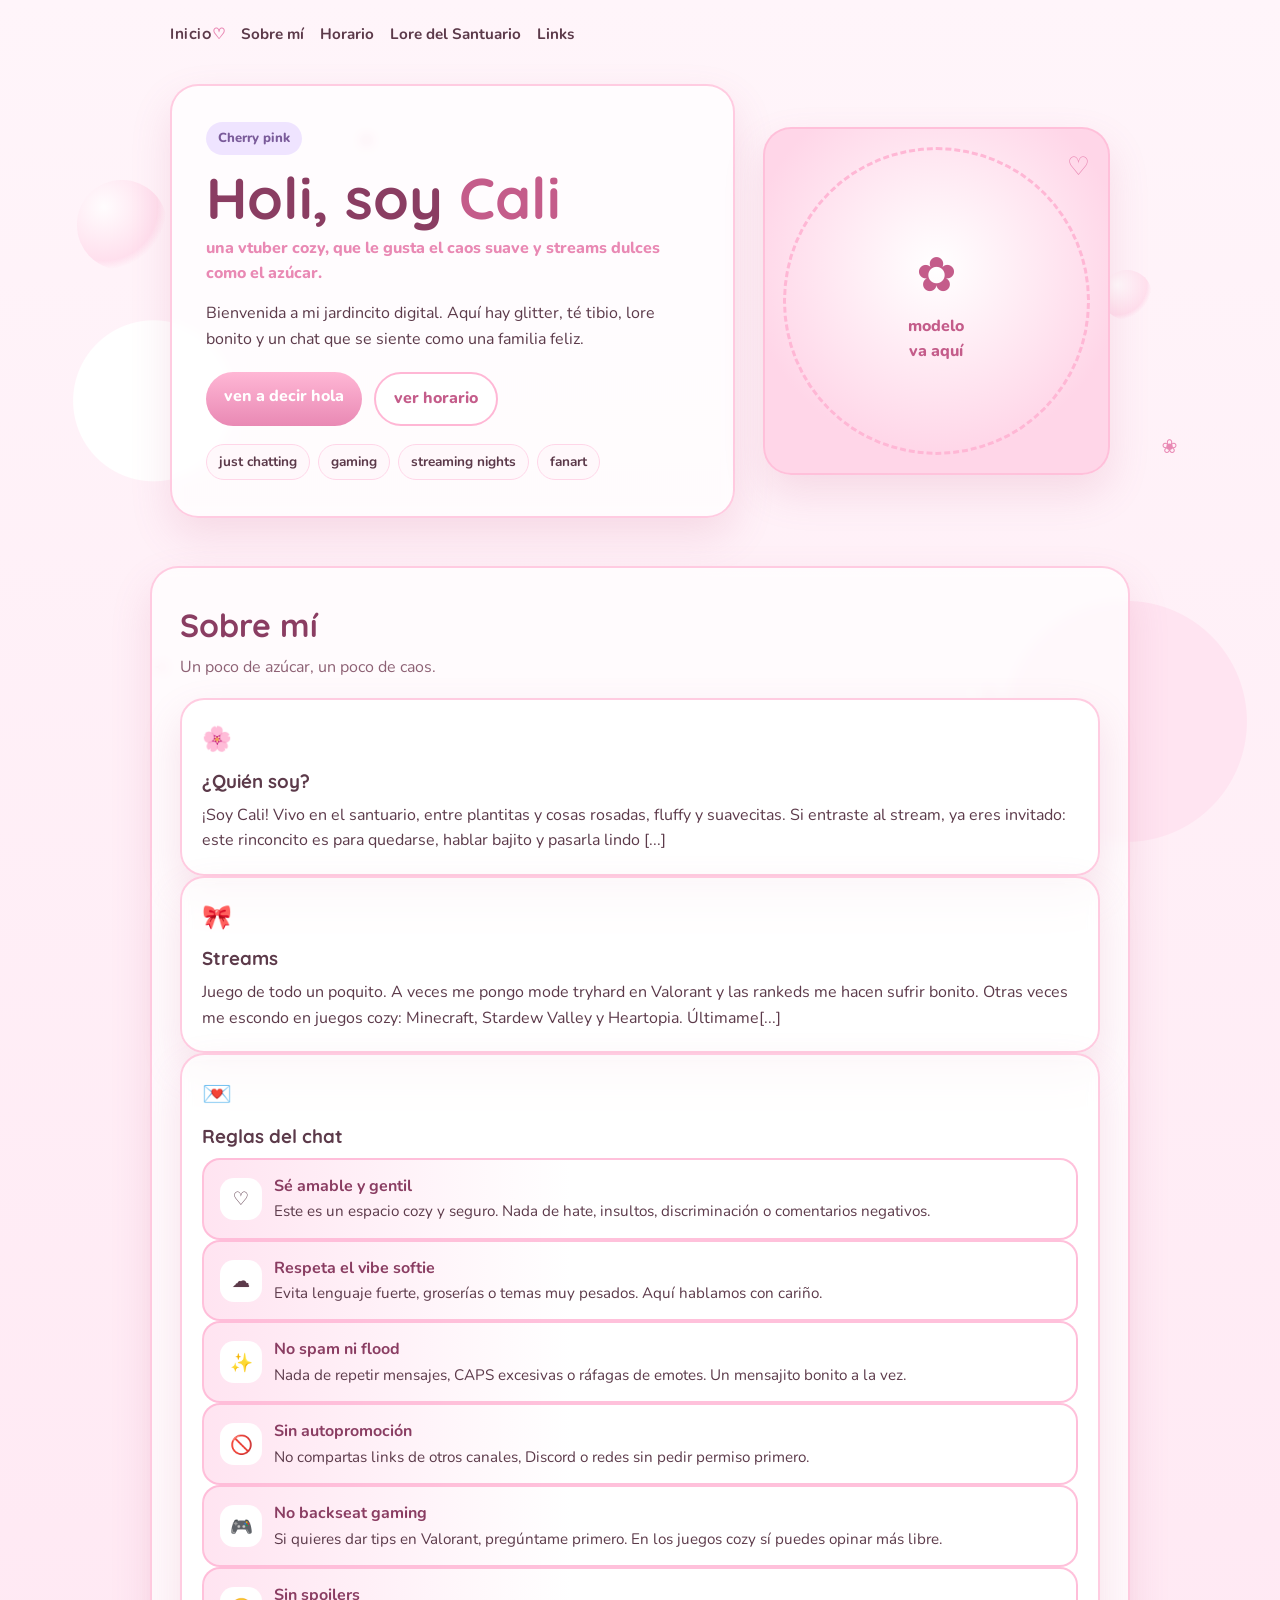
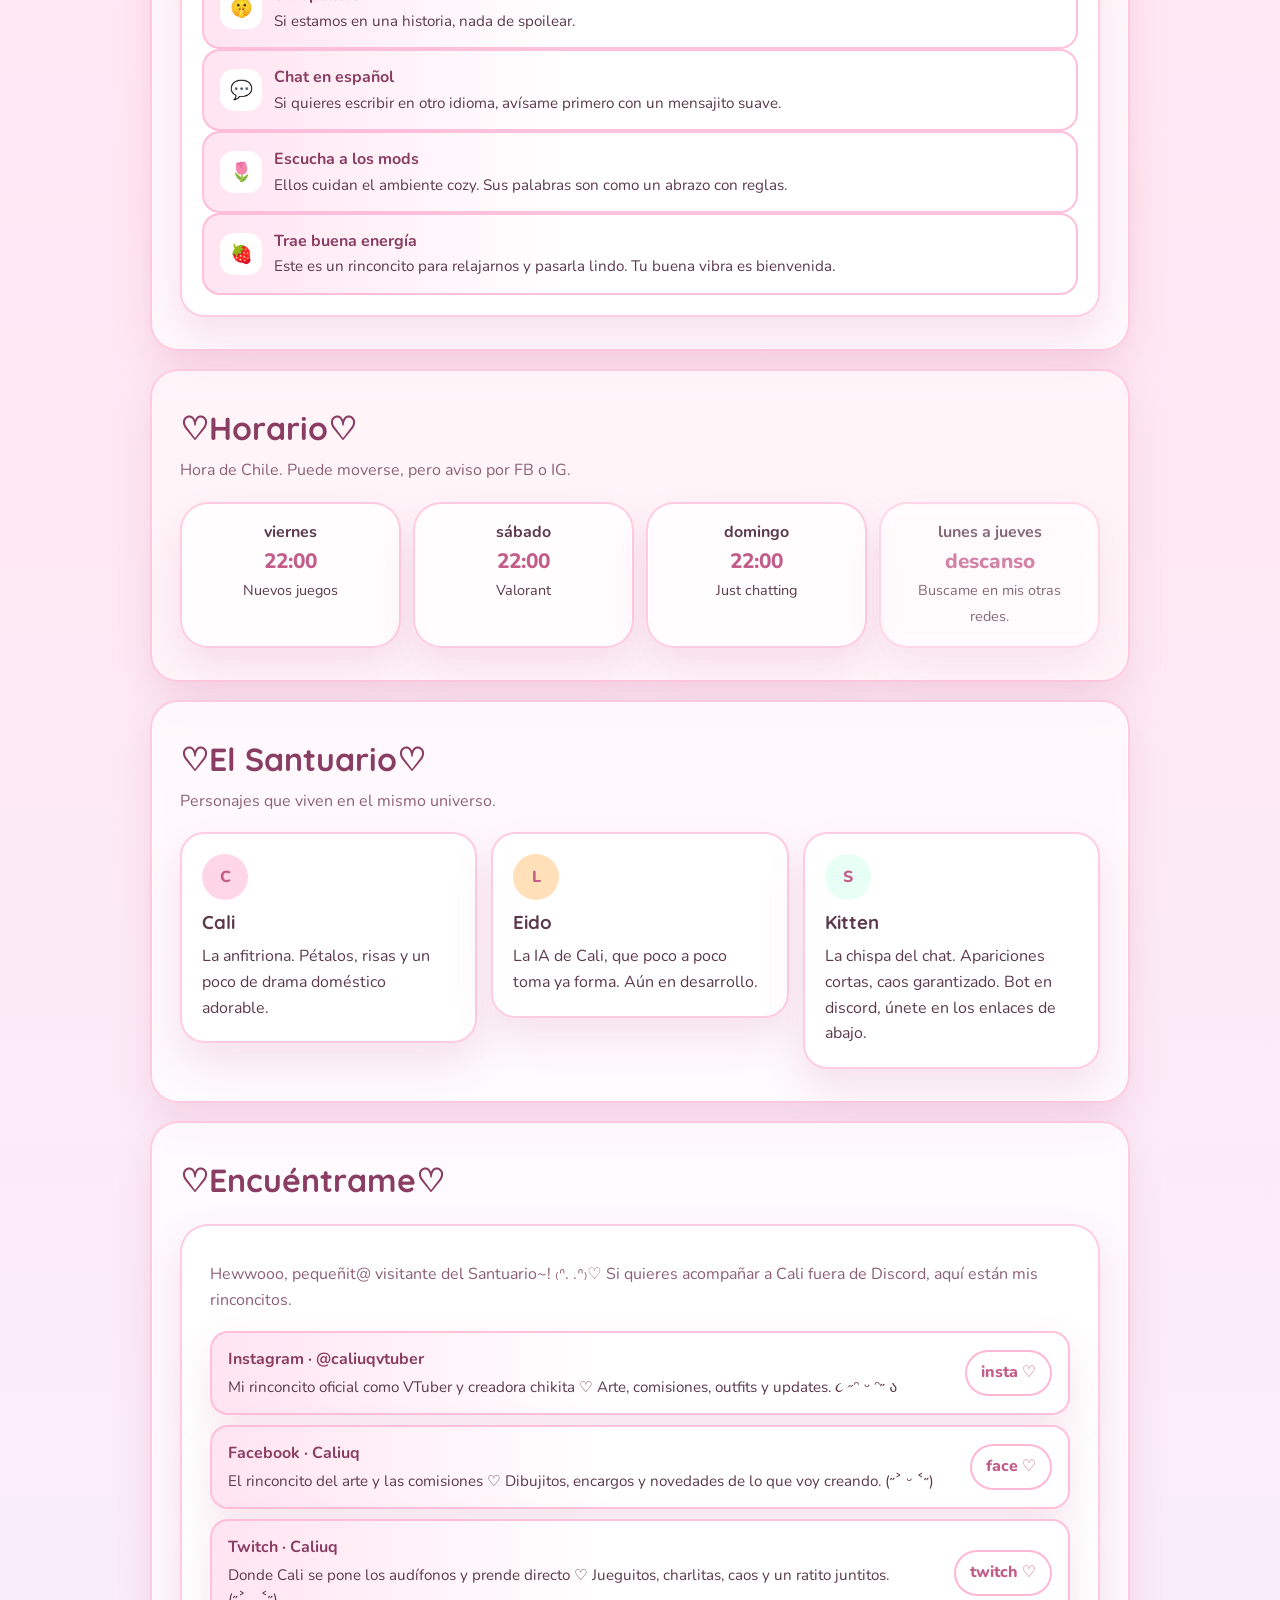
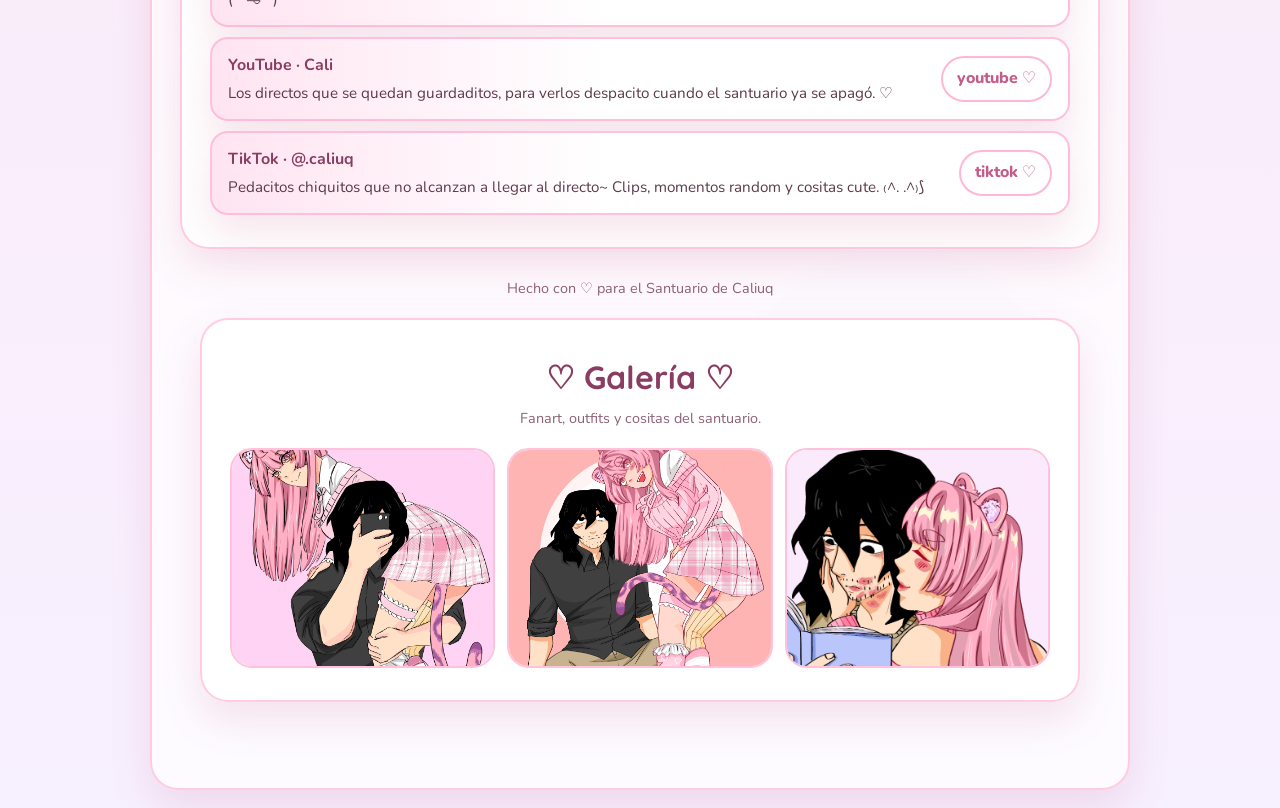
==== index.html @ d8756d25 "Change logo link text from 'pétalo' to 'Inicio'" ====
<!DOCTYPE html>
<html lang="es">
<head>
  <meta charset="UTF-8">
  <meta name="viewport" content="width=device-width, initial-scale=1.0">
  <title>Caliuq · VTuber</title>
  <link rel="preconnect" href="https://fonts.googleapis.com">
  <link rel="preconnect" href="https://fonts.gstatic.com" crossorigin>
  <link href="https://fonts.googleapis.com/css2?family=Nunito:wght@400;600;700;800&family=Quicksand:wght@500;600;700&display=swap" rel="stylesheet">
  <link rel="stylesheet" href="style.css">
</head>
<body>
  <div class="sky" aria-hidden="true">
    <span class="bubble b1"></span>
    <span class="bubble b2"></span>
    <span class="bubble b3"></span>
    <span class="bubble b4"></span>
    <span class="spark s1">✦</span>
    <span class="spark s2">♡</span>
    <span class="spark s3">✧</span>
    <span class="spark s4">❀</span>
    <span class="spark s5">♡</span>
  </div>
  <header class="nav">
    <nav>
      <a class="logo" href="#inicio">Inicio<span>♡</span></a>
      <a href="#sobre-mi">Sobre mí</a>
      <a href="#horario">Horario</a>
      <a href="#lore">Lore del Santuario</a>
      <a href="#links">Links</a>
    </nav>
  </header>
  <main>
    <section class="hero" id="inicio">
      <div class="hero-card">
        <p class="badge">Cherry pink</p>
        <h1>Holi, soy <em>Cali</em></h1>
        <p class="tagline"> una vtuber cozy, que le gusta el caos suave y streams dulces como el azúcar.</p>
        <p class="intro">
          Bienvenida a mi jardincito digital. Aquí hay glitter, té tibio,
          lore bonito y un chat que se siente como una familia feliz.
        </p>
        <div class="actions">
          <a class="btn primary" href="#links">ven a decir hola</a>
          <a class="btn ghost" href="#horario">ver horario</a>
        </div>
        <ul class="pills">
          <li>just chatting</li>
          <li>gaming</li>
          <li>streaming nights</li>
          <li>fanart</li>
        </ul>
      </div>
      <div class="portrait" aria-hidden="true">
        <div class="ring"></div>
        <div class="face">
          <span class="petal">✿</span>
          <p>modelo<br>va aquí</p>
        </div>
        <span class="float-heart">♡</span>
      </div>
    </section>
    <section class="panel" id="sobre-mi">
      <h2>Sobre mí</h2>
      <p class="lead">Un poco de azúcar, un poco de caos.</p>
      <div class="grid one">
        <article class="card">
          <span class="icon">🌸</span>
          <h3>¿Quién soy?</h3>
          <p>¡Soy Cali! Vivo en el santuario, entre plantitas y cosas rosadas, fluffy y suavecitas. Si entraste al stream, ya eres invitado: este rinconcito es para quedarse, hablar bajito y pasarla lindo [...]</p>
        </article>
        <article class="card">
          <span class="icon">🎀</span>
          <h3>Streams</h3>
          <p>Juego de todo un poquito. A veces me pongo mode tryhard en Valorant y las rankeds me hacen sufrir bonito. Otras veces me escondo en juegos cozy: Minecraft, Stardew Valley y Heartopia. Últimame[...]</p>
        </article>
        <article class="card">
          <span class="icon">💌</span>
          <div class="rules">
            <h3>Reglas del chat</h3>
            <article class="banner">
              <span>♡</span>
              <div>
                <strong>Sé amable y gentil</strong>
                <p>Este es un espacio cozy y seguro. Nada de hate, insultos, discriminación o comentarios negativos.</p>
              </div>
            </article>
            <article class="banner">
              <span>☁️</span>
              <div>
                <strong>Respeta el vibe softie</strong>
                <p>Evita lenguaje fuerte, groserías o temas muy pesados. Aquí hablamos con cariño.</p>
              </div>
            </article>
            <article class="banner">
              <span>✨</span>
              <div>
                <strong>No spam ni flood</strong>
                <p>Nada de repetir mensajes, CAPS excesivas o ráfagas de emotes. Un mensajito bonito a la vez.</p>
              </div>
            </article>
            <article class="banner">
              <span>🚫</span>
              <div>
                <strong>Sin autopromoción</strong>
                <p>No compartas links de otros canales, Discord o redes sin pedir permiso primero.</p>
              </div>
            </article>
            <article class="banner">
              <span>🎮</span>
              <div>
                <strong>No backseat gaming</strong>
                <p>Si quieres dar tips en Valorant, pregúntame primero. En los juegos cozy sí puedes opinar más libre.</p>
              </div>
            </article>
            <article class="banner">
              <span>🤫</span>
              <div>
                <strong>Sin spoilers</strong>
                <p>Si estamos en una historia, nada de spoilear.</p>
              </div>
            </article>
            <article class="banner">
              <span>💬</span>
              <div>
                <strong>Chat en español</strong>
                <p>Si quieres escribir en otro idioma, avísame primero con un mensajito suave.</p>
              </div>
            </article>
            <article class="banner">
              <span>🌷</span>
              <div>
                <strong>Escucha a los mods</strong>
                <p>Ellos cuidan el ambiente cozy. Sus palabras son como un abrazo con reglas.</p>
              </div>
            </article>
            <article class="banner">
              <span>🍓</span>
              <div>
                <strong>Trae buena energía</strong>
                <p>Este es un rinconcito para relajarnos y pasarla lindo. Tu buena vibra es bienvenida.</p>
              </div>
            </article>
          </div>
        </article>
      </div>
    </section>
    <section class="panel soft" id="horario">
      <h2>♡Horario♡</h2>
      <p class="lead">Hora de Chile. Puede moverse, pero aviso por FB o IG.</p>
      <div class="schedule">
        <div class="day">
          <strong>Viernes</strong>
          <span>22:00</span>
          <em>Nuevos juegos</em>
        </div>
        <div class="day">
          <strong>Sábado</strong>
          <span>22:00</span>
          <em>Valorant</em>
        </div>
        <div class="day">
          <strong>Domingo</strong>
          <span>22:00</span>
          <em>Just chatting</em>
        </div>
        <div class="day off">
          <strong>Lunes a jueves</strong>
          <span>descanso</span>
          <em>Buscame en mis otras redes.</em>
        </div>
      </div>
    </section>
    <section class="panel" id="lore">
      <h2>♡El Santuario♡</h2>
      <p class="lead">Personajes que viven en el mismo universo.</p>
      <div class="grid three">
        <article class="card character">
          <span class="avatar">C</span>
          <h3>Cali</h3>
          <p>La anfitriona. Pétalos, risas y un poco de drama doméstico adorable.</p>
        </article>
        <article class="card character">
          <span class="avatar alt">L</span>
          <h3>Eido</h3>
          <p>La IA de Cali, que poco a poco toma ya forma. Aún en desarrollo.</p>
        </article>
        <article class="card character">
          <span class="avatar mint">S</span>
          <h3>Kitten</h3>
          <p>La chispa del chat. Apariciones cortas, caos garantizado. Bot en discord, únete en los enlaces de abajo.</p>
        </article>
      </div>
    </section>
    <section class="panel links" id="links">
      <h2>♡Encuéntrame♡</h2>
      <section class="panel links" id="links">
        <p class="lead">Hewwooo, pequeñit@ visitante del Santuario~! ₍ᐢ. .ᐢ₎♡ Si quieres acompañar a Cali fuera de Discord, aquí están mis rinconcitos.</p>
  <div class="socials">
    <article class="social">
      <div>
        <strong>Instagram · @caliuqvtuber</strong>
        <p>Mi rinconcito oficial como VTuber y creadora chikita ♡ Arte, comisiones, outfits y updates. ૮ ˶ᵔ ᵕ ᵔ˶ ა</p>
      </div>
<a href="https://www.instagram.com/caliuqvtuber" target="_blank" rel="noopener">insta ♡</a>
    </article>
    <article class="social">
      <div>
        <strong>Facebook · Caliuq</strong>
        <p>El rinconcito del arte y las comisiones ♡ Dibujitos, encargos y novedades de lo que voy creando. (˶˃ ᵕ ˂˶)</p>
      </div>
<a href="https://www.facebook.com/caliuq.galdames.cornejo" target="_blank" rel="noopener">face ♡</a>
    </article>
    <article class="social">
      <div>
        <strong>Twitch · Caliuq</strong>
        <p>Donde Cali se pone los audífonos y prende directo ♡ Jueguitos, charlitas, caos y un ratito juntitos. (˶˃𐃷˂˶)</p>
      </div>
<a href="https://www.twitch.tv/caliuq" target="_blank" rel="noopener">twitch ♡</a>
    </article>
    <article class="social">
      <div>
        <strong>YouTube · Cali</strong>
        <p>Los directos que se quedan guardaditos, para verlos despacito cuando el santuario ya se apagó. ♡</p>
      </div>
<a href="https://www.youtube.com/@Calivtuber" target="_blank" rel="noopener">youtube ♡</a>
    </article>
    <article class="social">
      <div>
        <strong>TikTok · @.caliuq</strong>
        <p>Pedacitos chiquitos que no alcanzan a llegar al directo~ Clips, momentos random y cositas cute. ₍^. .^₎⟆</p>
      </div>
<a href="https://www.tiktok.com/@.caliuq" target="_blank" rel="noopener">tiktok ♡</a>
    </article>
  </div>
</section>
  <footer>
    <p>Hecho con ♡ para el Santuario de Caliuq</p>
    <section class="panel" id="galeria">
  <h2>♡ Galería ♡</h2>
  <p class="lead">Fanart, outfits y cositas del santuario.</p>
  <div class="galeria" id="galeria-grid"></div>
</section>

<script>
  const fotos = [
    { src: "califanart.jpg", alt: "Fanarts de Cali" },   
    { src: "califanart2.jpg", alt: "Fanarts de Cali" },
    { src: "caliyume.jpg", alt: "Fanart de Cali" }
  ];

  const grid = document.getElementById("galeria-grid");
  fotos.forEach(function (foto) {
    const img = document.createElement("img");
    img.src = foto.src;
    img.alt = foto.alt;
    grid.appendChild(img);
  });
</script>
  </footer>
</body>
</html>
---- style.css ----
:root {
  --pink: #ffd6e8;
  --blush: #ffb7d5;
  --rose: #e989b4;
  --deep: #c45c8a;
  --cream: #fff8fb;
  --ink: #5c3a4a;
  --lavender: #efe4ff;
  --mint: #e7fff4;
  --shadow: 0 18px 40px rgba(196, 92, 138, 0.16);
}

* { box-sizing: border-box; margin: 0; padding: 0; }

html { scroll-behavior: smooth; }

body {
  font-family: "Nunito", system-ui, sans-serif;
  color: var(--ink);
  background:
    radial-gradient(circle at 12% 10%, #fff 0 80px, transparent 81px),
    radial-gradient(circle at 88% 18%, #ffe4f1 0 120px, transparent 121px),
    radial-gradient(circle at 70% 90%, #f3e9ff 0 160px, transparent 161px),
    linear-gradient(180deg, #fff5fa 0%, #ffe8f3 45%, #f7f0ff 100%);
  min-height: 100vh;
  line-height: 1.6;
}

.sky {
  position: fixed;
  inset: 0;
  pointer-events: none;
  overflow: hidden;
  z-index: 0;
}

.bubble {
  position: absolute;
  border-radius: 50%;
  background: radial-gradient(circle at 30% 30%, #fff, var(--pink) 60%, transparent 70%);
  opacity: 0.7;
  animation: float 9s ease-in-out infinite;
}

.b1 { width: 90px; height: 90px; left: 6%; top: 20%; }
.b2 { width: 50px; height: 50px; right: 10%; top: 30%; animation-delay: -2s; }
.b3 { width: 70px; height: 70px; left: 18%; bottom: 12%; animation-delay: -4s; }
.b4 { width: 36px; height: 36px; right: 22%; bottom: 20%; animation-delay: -1s; }

.spark {
  position: absolute;
  color: var(--rose);
  font-size: 1.2rem;
  animation: twinkle 3.4s ease-in-out infinite;
}

.s1 { top: 14%; left: 28%; }
.s2 { top: 22%; right: 18%; animation-delay: -1s; }
.s3 { bottom: 24%; left: 12%; animation-delay: -2s; }
.s4 { top: 48%; right: 8%; }
.s5 { bottom: 16%; right: 30%; animation-delay: -1.5s; }

@keyframes float {
  0%, 100% { transform: translateY(0); }
  50% { transform: translateY(-16px); }
}

@keyframes twinkle {
  0%, 100% { opacity: 0.35; transform: scale(0.9); }
  50% { opacity: 1; transform: scale(1.15); }
}

@keyframes spin {
  to { transform: rotate(360deg); }
}

.nav, main, footer { position: relative; z-index: 1; }

.nav {
  max-width: 980px;
  margin: 0 auto;
  padding: 22px 20px 0;
  display: flex;
  justify-content: space-between;
  align-items: center;
  gap: 16px;
}

.logo {
  font-family: "Quicksand", sans-serif;
  font-weight: 700;
  font-size: 1.4rem;
  color: var(--deep);
  text-decoration: none;
  letter-spacing: 0.04em;
}

.logo span { color: var(--rose); }

.nav nav {
  display: flex;
  gap: 16px;
  flex-wrap: wrap;
}

.nav a {
  color: var(--ink);
  text-decoration: none;
  font-weight: 700;
  font-size: 0.95rem;
}

.nav nav a:hover { color: var(--deep); }

.hero {
  max-width: 980px;
  margin: 28px auto 10px;
  padding: 10px 20px 30px;
  display: grid;
  grid-template-columns: 1.3fr 0.8fr;
  gap: 28px;
  align-items: center;
}

.hero-card,
.panel,
.card,
.day,
.portrait,
.social,
.rules-panel {
  background: rgba(255, 255, 255, 0.72);
  border: 2px solid rgba(255, 183, 213, 0.7);
  border-radius: 28px;
  box-shadow: var(--shadow);
  backdrop-filter: blur(6px);
}

.hero-card { padding: 36px 34px; }

.badge {
  display: inline-block;
  background: var(--lavender);
  color: #7a5b9a;
  border-radius: 999px;
  padding: 6px 12px;
  font-size: 0.82rem;
  font-weight: 800;
  margin-bottom: 12px;
}

h1 {
  font-family: "Quicksand", sans-serif;
  font-size: clamp(2.2rem, 5vw, 3.6rem);
  line-height: 1.05;
  color: #8a3d62;
}

h1 em { font-style: normal; color: var(--deep); }

.tagline {
  margin-top: 8px;
  font-weight: 800;
  color: var(--rose);
}

.intro {
  margin: 14px 0 20px;
  max-width: 46ch;
}

.actions {
  display: flex;
  gap: 12px;
  flex-wrap: wrap;
}

.btn {
  text-decoration: none;
  border-radius: 999px;
  padding: 12px 18px;
  font-weight: 800;
  transition: transform 0.2s ease;
}

.btn:hover { transform: translateY(-2px); }

.btn.primary {
  background: linear-gradient(180deg, #ffb7d5, #e989b4);
  color: white;
}

.btn.ghost {
  background: white;
  color: var(--deep);
  border: 2px solid var(--blush);
}

.pills {
  list-style: none;
  display: flex;
  gap: 8px;
  flex-wrap: wrap;
  margin-top: 18px;
}

.pills li {
  background: var(--cream);
  border-radius: 999px;
  padding: 6px 12px;
  font-size: 0.85rem;
  font-weight: 700;
  border: 1px solid var(--pink);
}

.portrait {
  aspect-ratio: 1;
  display: grid;
  place-items: center;
  position: relative;
  background: radial-gradient(circle at 50% 40%, #fff, #ffd6e8 70%);
}

.ring {
  position: absolute;
  inset: 18px;
  border-radius: 50%;
  border: 3px dashed var(--blush);
  animation: spin 22s linear infinite;
}

.face {
  text-align: center;
  font-weight: 800;
  color: var(--deep);
}

.petal {
  display: block;
  font-size: 3rem;
}

.float-heart {
  position: absolute;
  right: 18px;
  top: 18px;
  color: var(--rose);
  font-size: 1.6rem;
  animation: float 4s ease-in-out infinite;
}

.panel {
  max-width: 980px;
  margin: 18px auto;
  padding: 32px 28px;
}

.panel.soft {
  background: rgba(255, 248, 251, 0.8);
}

h2 {
  font-family: "Quicksand", sans-serif;
  font-size: 2rem;
  color: #8a3d62;
}

.lead {
  margin: 4px 0 18px;
  color: #8d6174;
}

.grid.three {
  display: grid;
  grid-template-columns: repeat(3, 1fr);
  gap: 14px;
  row-gap: 20px;
  align-items: start;
}

.card {
  padding: 20px;
  border-radius: 24px;
}

.card h3 {
  margin: 8px 0 6px;
  font-family: "Quicksand", sans-serif;
}

.icon { font-size: 1.5rem; }

.about-grid {
  display: grid;
  grid-template-columns: repeat(2, minmax(0, 1fr));
  gap: 1.5rem;
  margin-top: 1.5rem;
}

.rules-panel {
  margin-top: 2rem;
  padding: 1.5rem;
  border-radius: 24px;
  background: rgba(255, 255, 255, 0.6);
  border: 1px solid rgba(173, 118, 149, 0.15);
  box-shadow: 0 14px 28px rgba(137, 86, 110, 0.08);
}

.rules-header {
  display: flex;
  align-items: center;
  gap: 0.75rem;
  margin-bottom: 1rem;
}

.rules-header h3 {
  margin: 0;
  font-size: 1.4rem;
  color: var(--deep);
}

.rules-grid {
  display: grid;
  grid-template-columns: repeat(2, minmax(0, 1fr));
  gap: 1rem;
}

.banner {
  display: grid;
  grid-template-columns: 42px 1fr;
  gap: 12px;
  align-items: center;
  padding: 14px 16px;
  border-radius: 18px;
  background: linear-gradient(90deg, #ffe4f1, #fff 42%);
  border: 2px solid rgba(255, 183, 213, 0.85);
}

.banner > span {
  width: 42px;
  height: 42px;
  display: grid;
  place-items: center;
  border-radius: 14px;
  background: white;
  font-size: 1.15rem;
}

.banner strong {
  display: block;
  color: #8a3d62;
}

.banner p {
  margin: 0;
  font-size: 0.95rem;
}

.character .avatar {
  width: 46px;
  height: 46px;
  border-radius: 50%;
  display: grid;
  place-items: center;
  background: var(--pink);
  color: var(--deep);
  font-weight: 800;
}

.avatar.alt { background: #ffe0b8; }
.avatar.mint { background: var(--mint); }

.schedule {
  display: grid;
  grid-template-columns: repeat(4, 1fr);
  gap: 12px;
}

.day {
  padding: 16px;
  text-align: center;
}

.day strong { display: block; text-transform: lowercase; }
.day span {
  display: block;
  font-size: 1.3rem;
  font-weight: 800;
  color: var(--deep);
}
.day em {
  font-style: normal;
  font-size: 0.9rem;
}
.day.off { opacity: 0.75; }

.socials {
  display: grid;
  gap: 10px;
}

.social {
  display: flex;
  justify-content: space-between;
  align-items: center;
  gap: 16px;
  padding: 14px 16px;
  border-radius: 18px;
  background: linear-gradient(90deg, #ffe4f1, #fff 46%);
  border: 2px solid rgba(255, 183, 213, 0.85);
}

.social strong {
  display: block;
  color: #8a3d62;
}

.social p {
  margin: 2px 0 0;
  font-size: 0.95rem;
}

.social a {
  flex: none;
  text-decoration: none;
  background: white;
  color: #c45c8a;
  border: 2px solid #ffb7d5;
  border-radius: 999px;
  padding: 8px 14px;
  font-weight: 800;
}

.social a:hover {
  background: var(--pink);
}

footer {
  text-align: center;
  padding: 10px 20px 36px;
  color: #8d6174;
  font-size: 0.9rem;
}

@media (max-width: 900px) {
  .hero {
    grid-template-columns: 1fr;
  }

  .grid.three,
  .schedule,
  .rules-grid,
  .about-grid {
    grid-template-columns: 1fr 1fr;
  }
}

.galeria {
  display: grid;
  grid-template-columns: repeat(3, 1fr);
  gap: 12px;
}
.galeria img {
  width: 100%;
  height: 220px;
  object-fit: cover;
  border-radius: 22px;
  border: 2px solid rgba(255, 183, 213, 0.85);
}

@media (max-width: 600px) {
  .nav {
    flex-direction: column;
    align-items: flex-start;
  }

  .hero, .grid.three, .schedule, .rules-grid, .about-grid {
    grid-template-columns: 1fr;
  }

  .portrait {
    max-width: 280px;
    margin: 0 auto;
  }

  .social {
    flex-direction: column;
    align-items: flex-start;
  }
  .galeria { grid-template-columns: 1fr; }
}
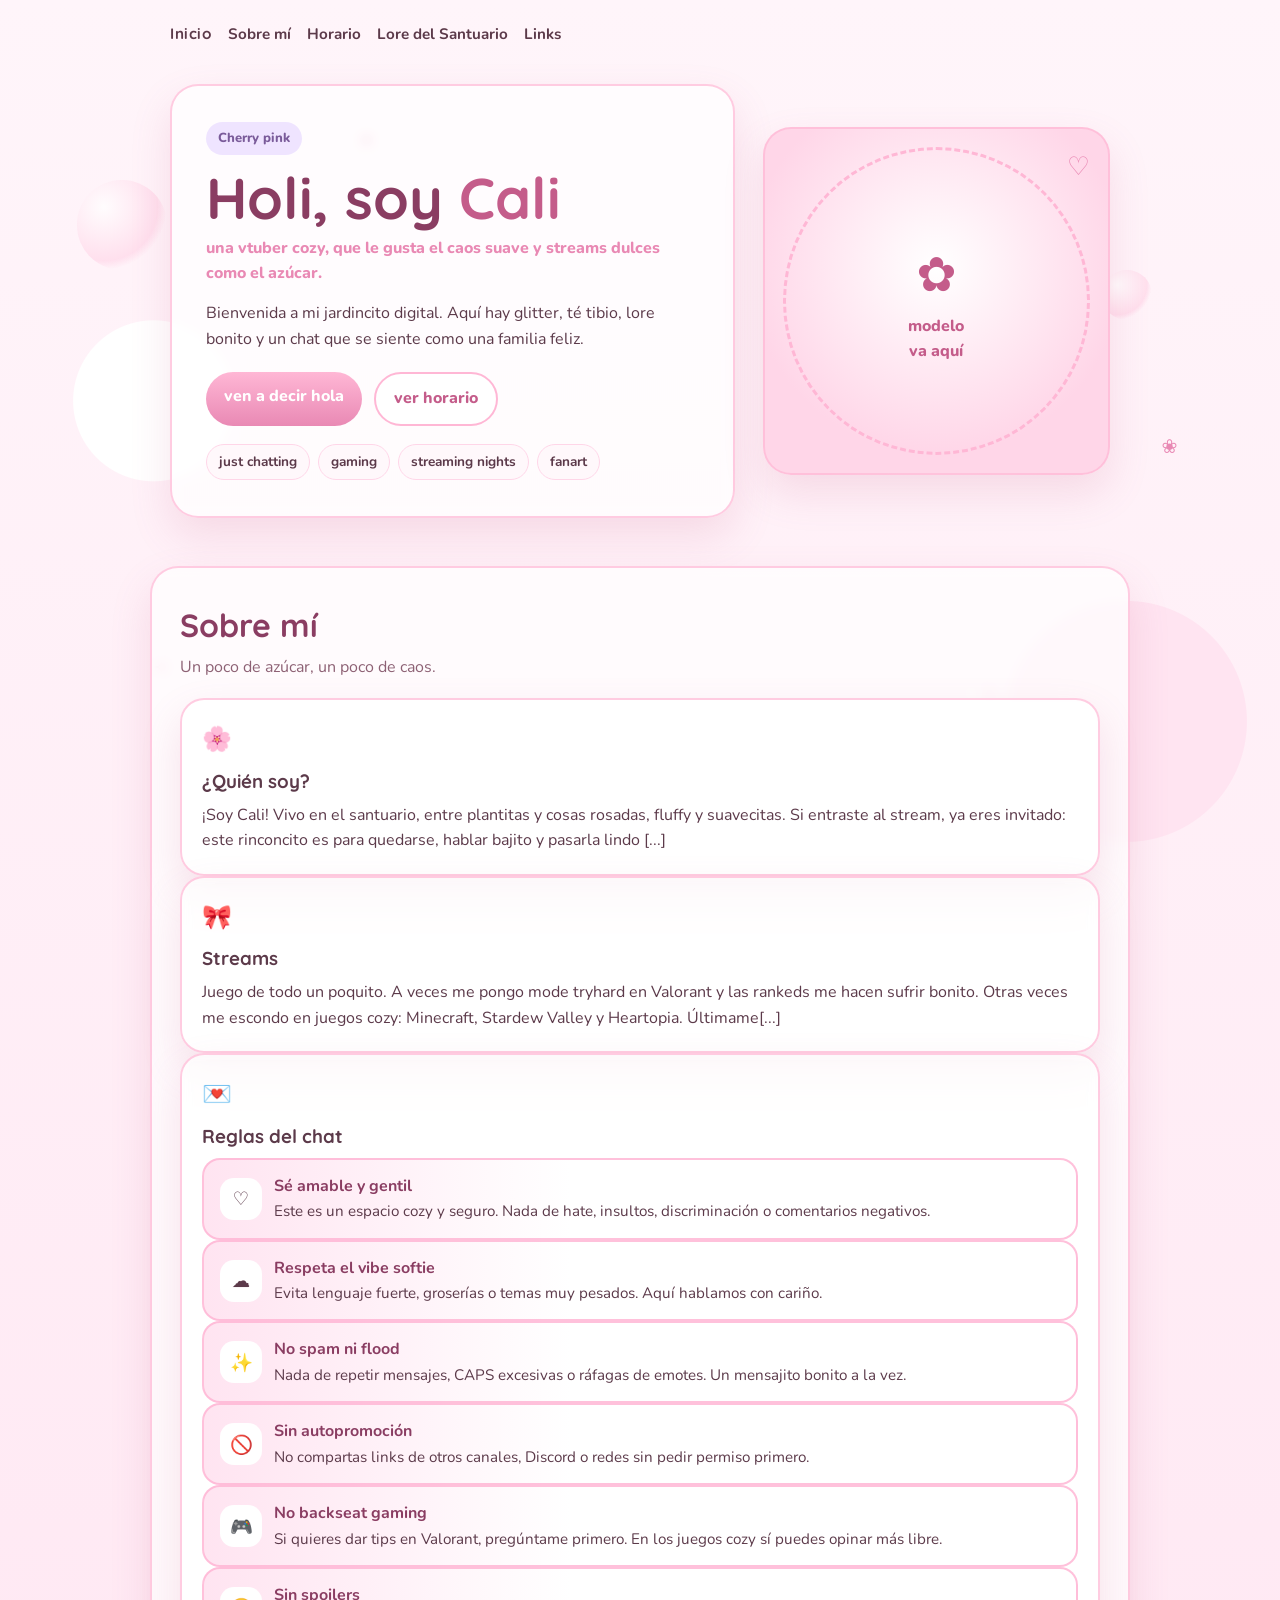
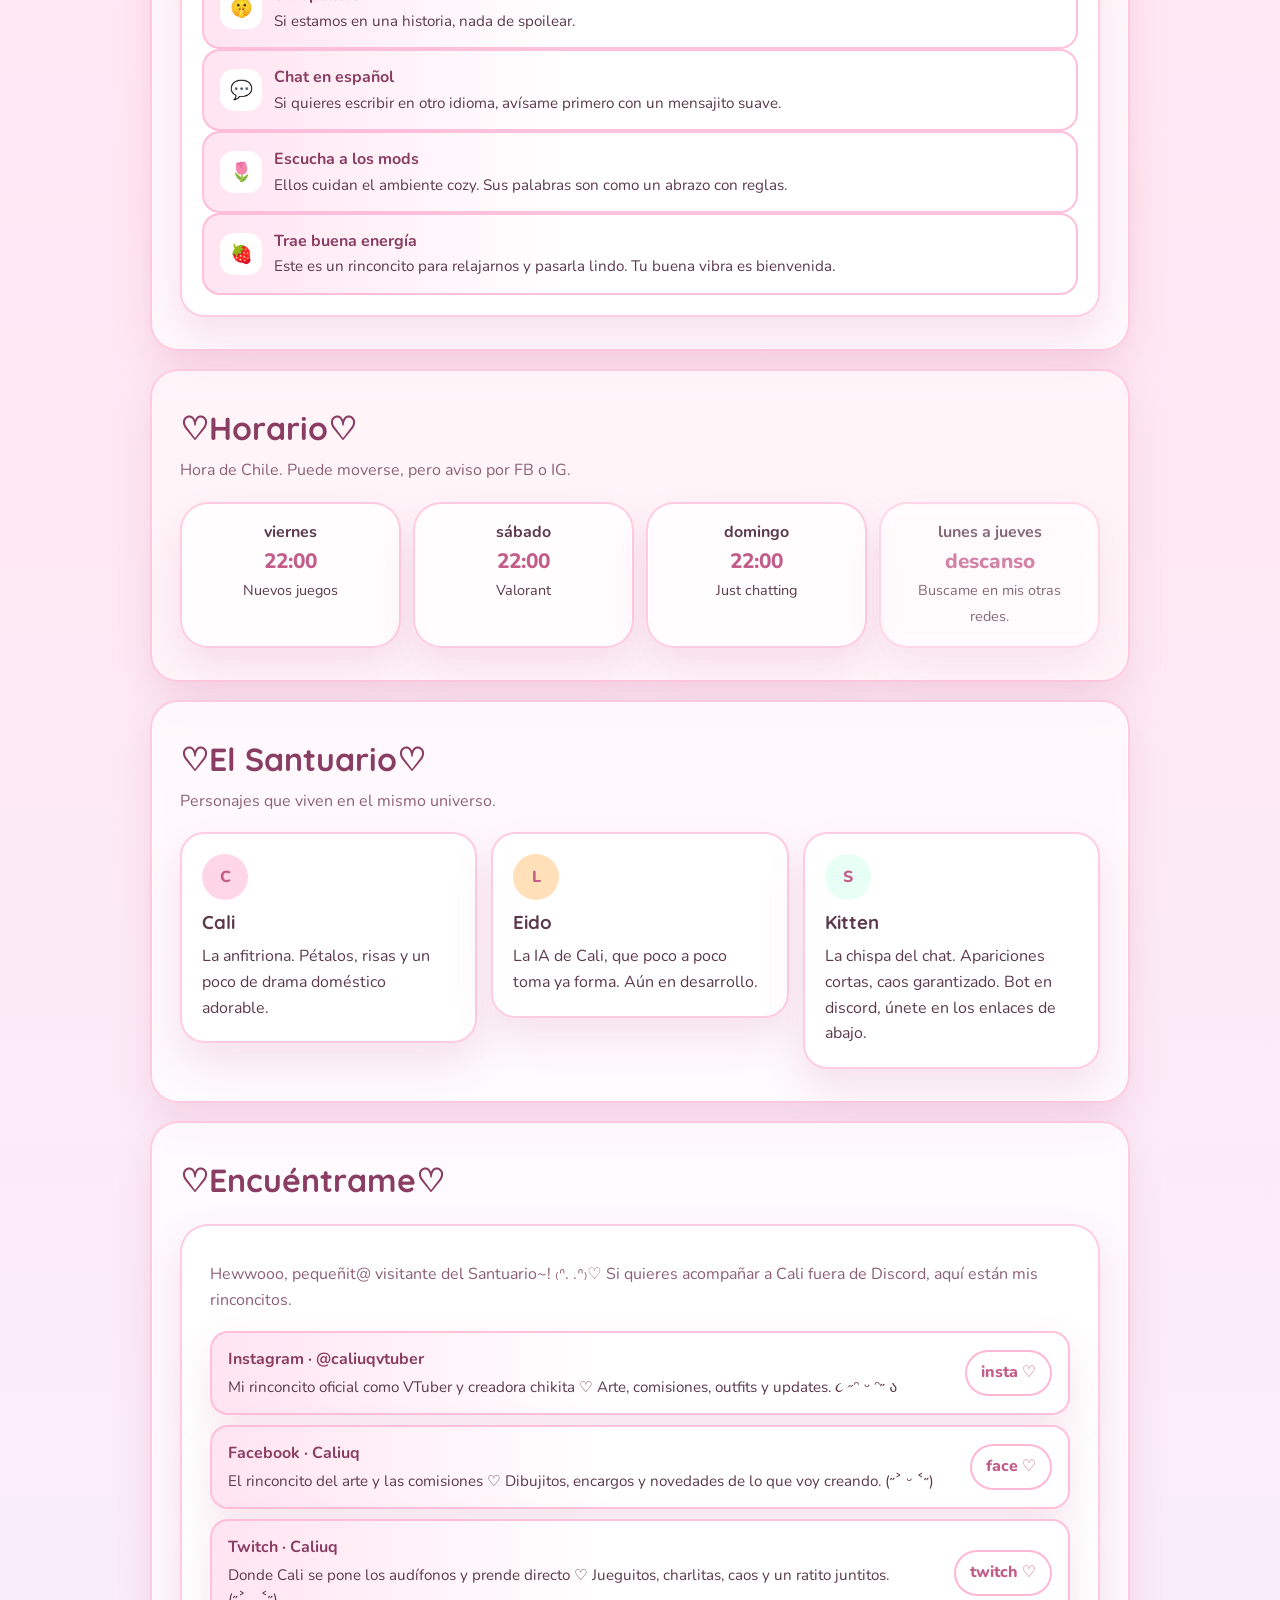
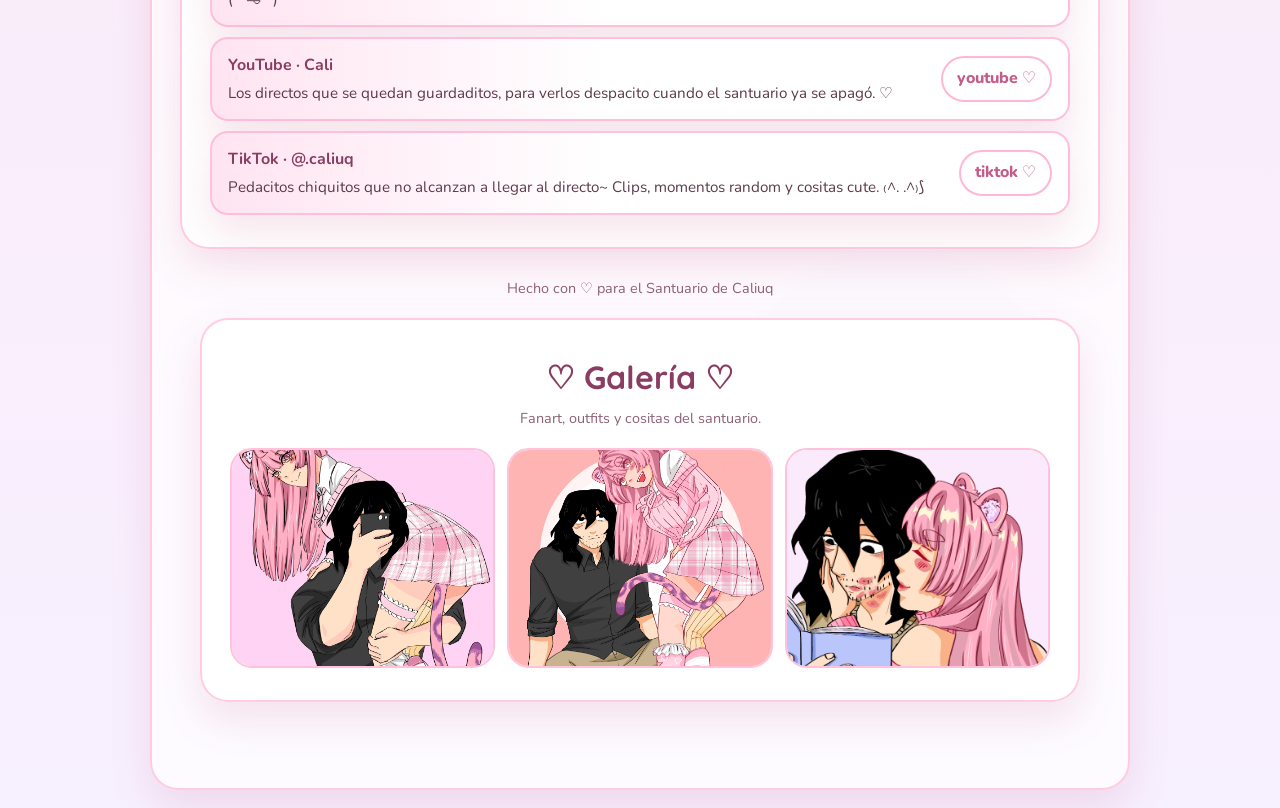
==== commit 72772c4f: "Remove unnecessary span from logo link" ====
--- a/index.html
+++ b/index.html
@@ -23,7 +23,7 @@
   </div>
   <header class="nav">
     <nav>
-      <a class="logo" href="#inicio">Inicio<span>♡</span></a>
+      <a class="logo" href="#inicio">Inicio</a>
       <a href="#sobre-mi">Sobre mí</a>
       <a href="#horario">Horario</a>
       <a href="#lore">Lore del Santuario</a>
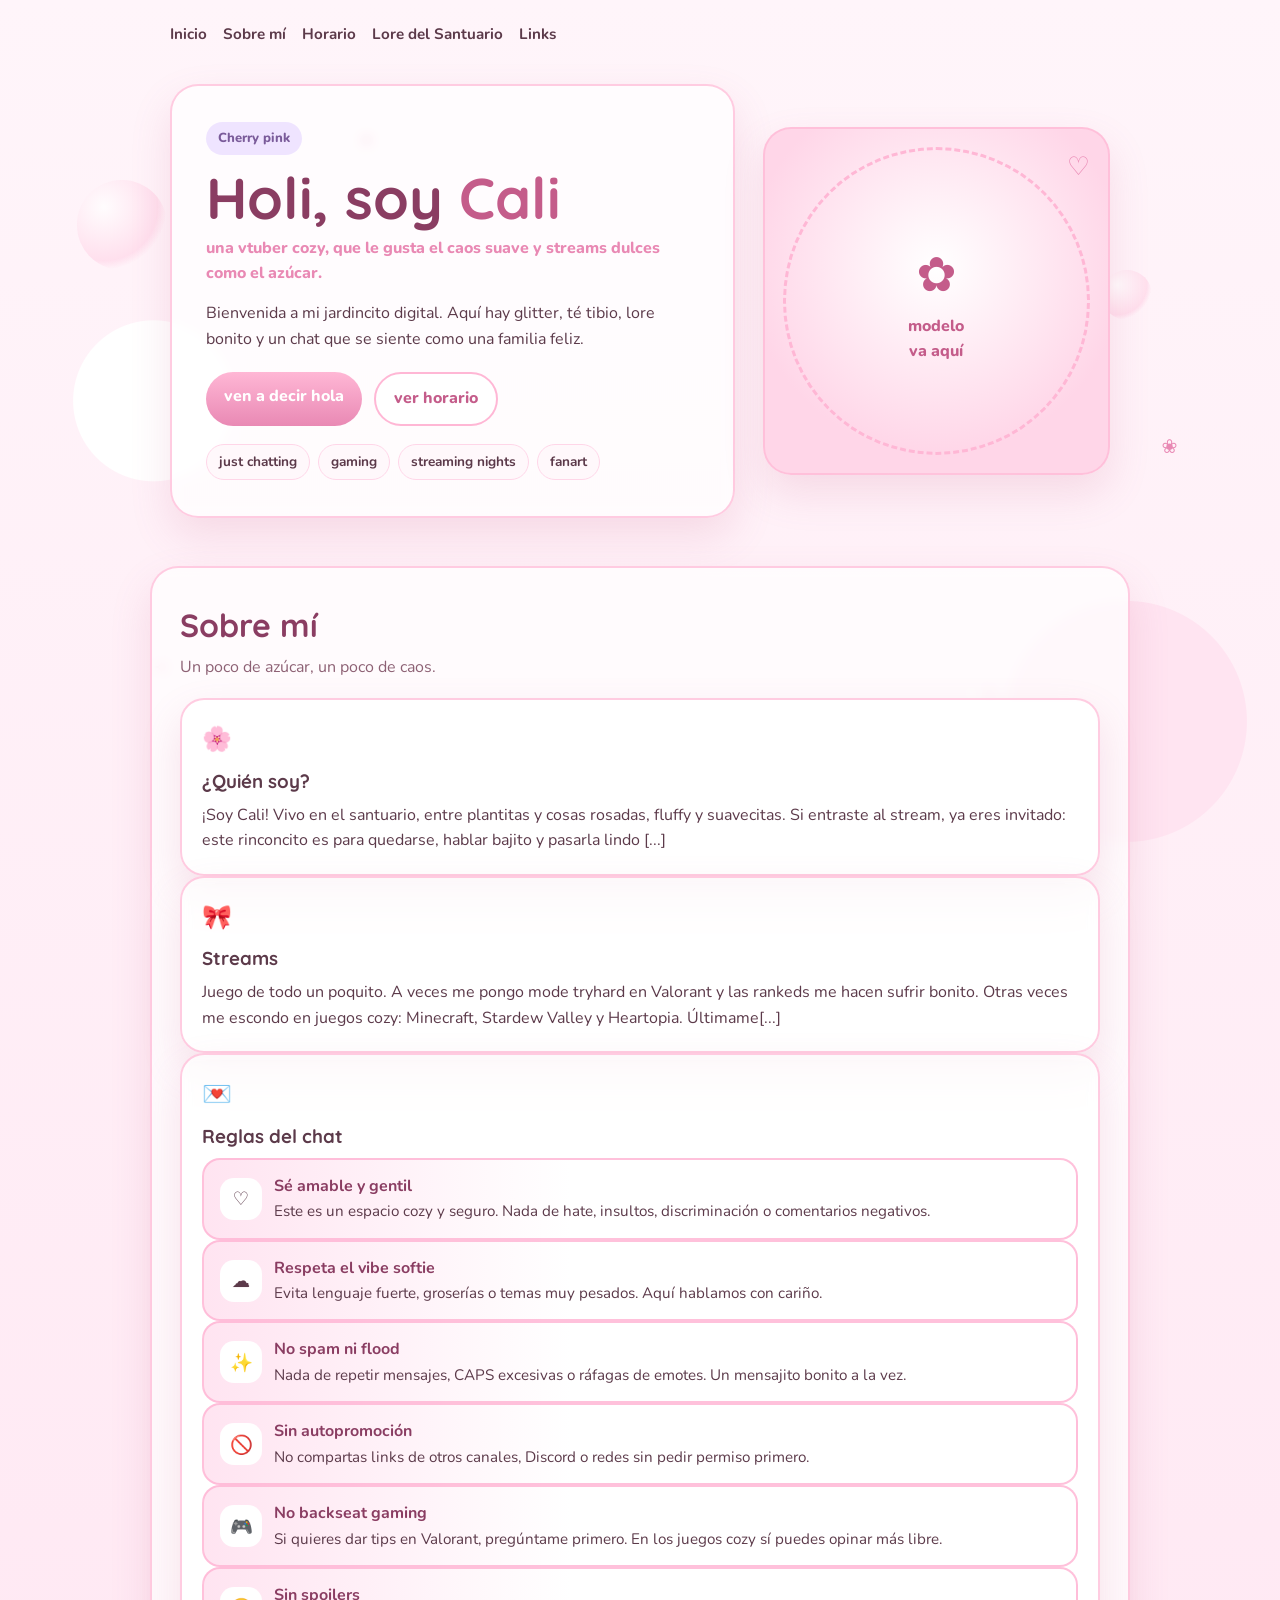
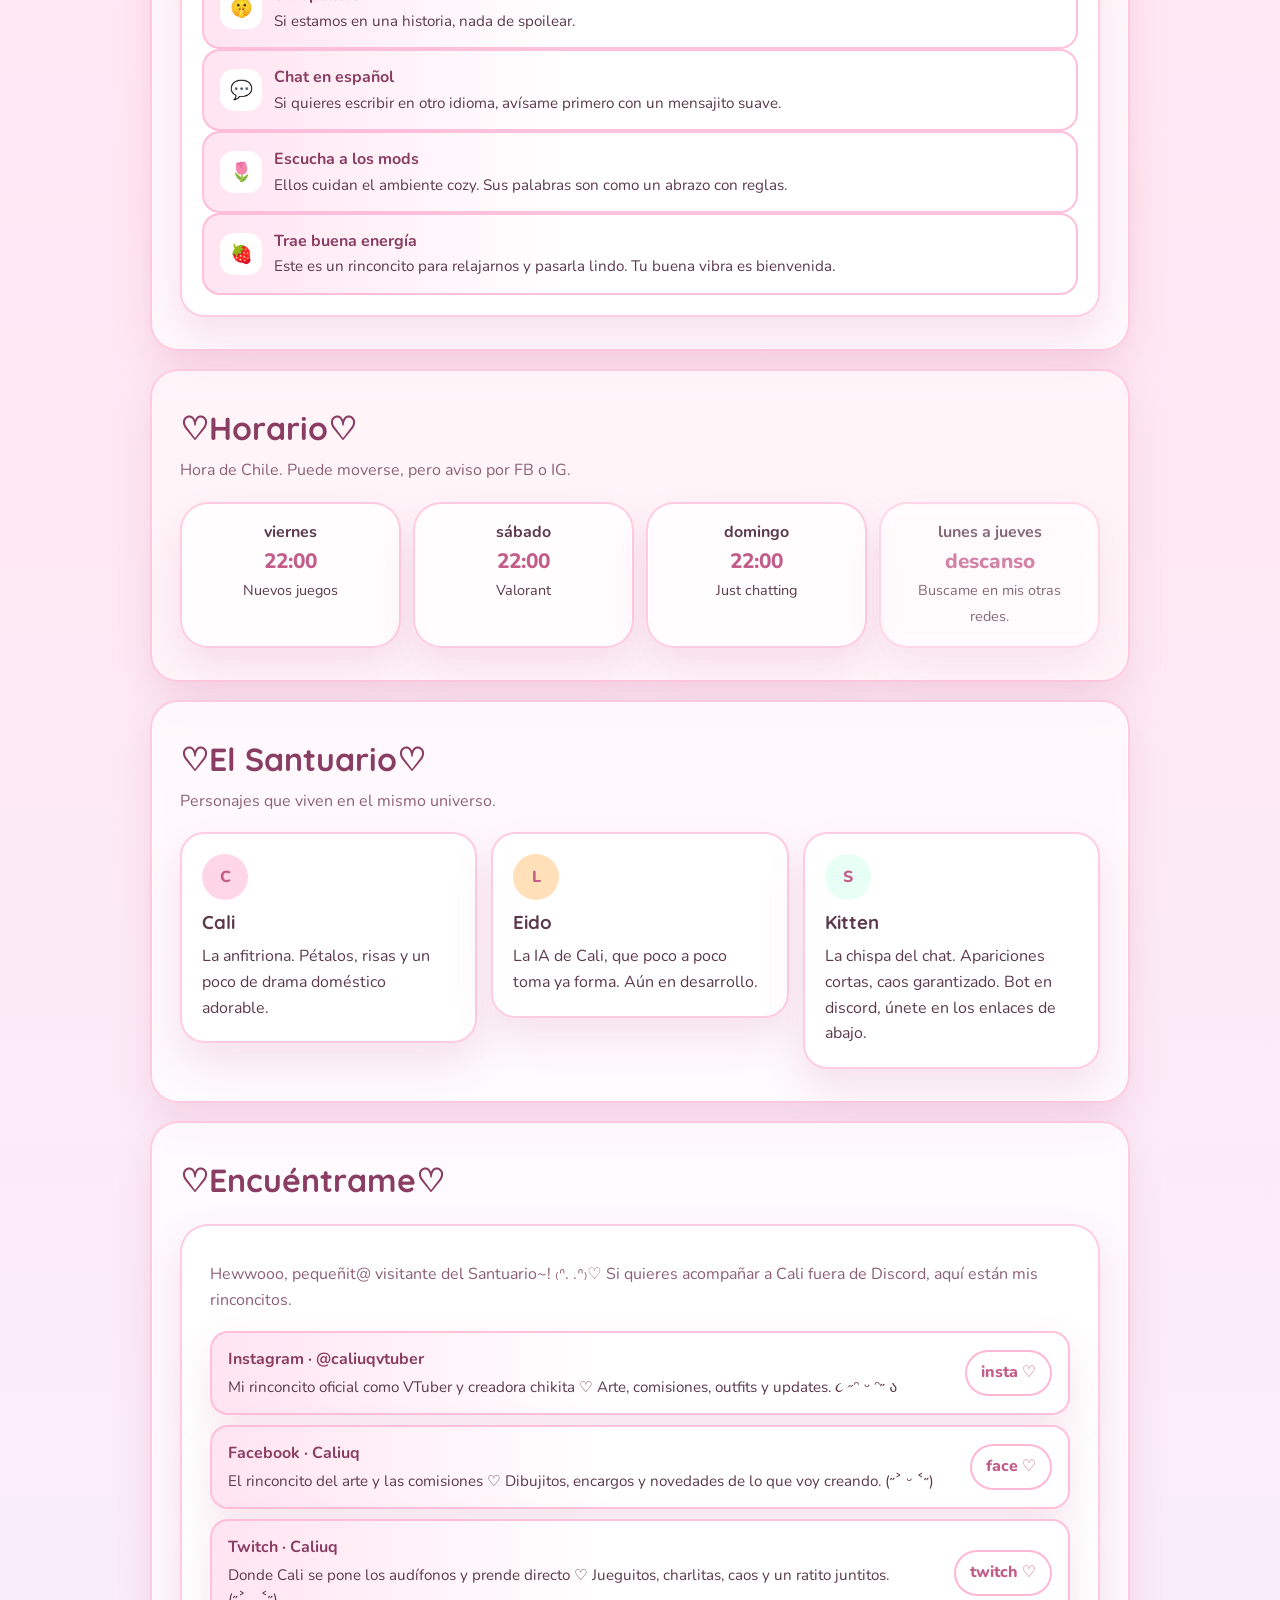
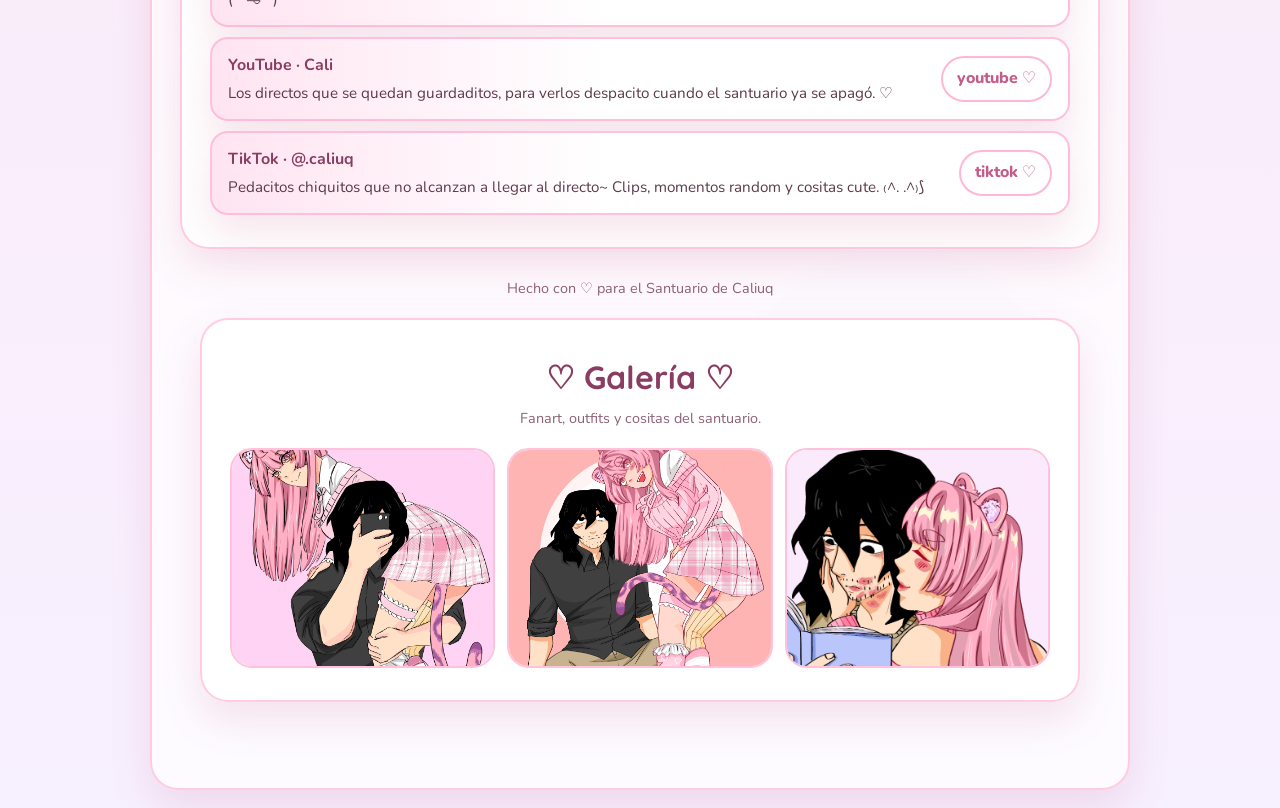
==== commit 94a49d25: "Remove logo class from Inicio link" ====
--- a/index.html
+++ b/index.html
@@ -23,7 +23,7 @@
   </div>
   <header class="nav">
     <nav>
-      <a class="logo" href="#inicio">Inicio</a>
+      <a href="#inicio">Inicio</a>
       <a href="#sobre-mi">Sobre mí</a>
       <a href="#horario">Horario</a>
       <a href="#lore">Lore del Santuario</a>
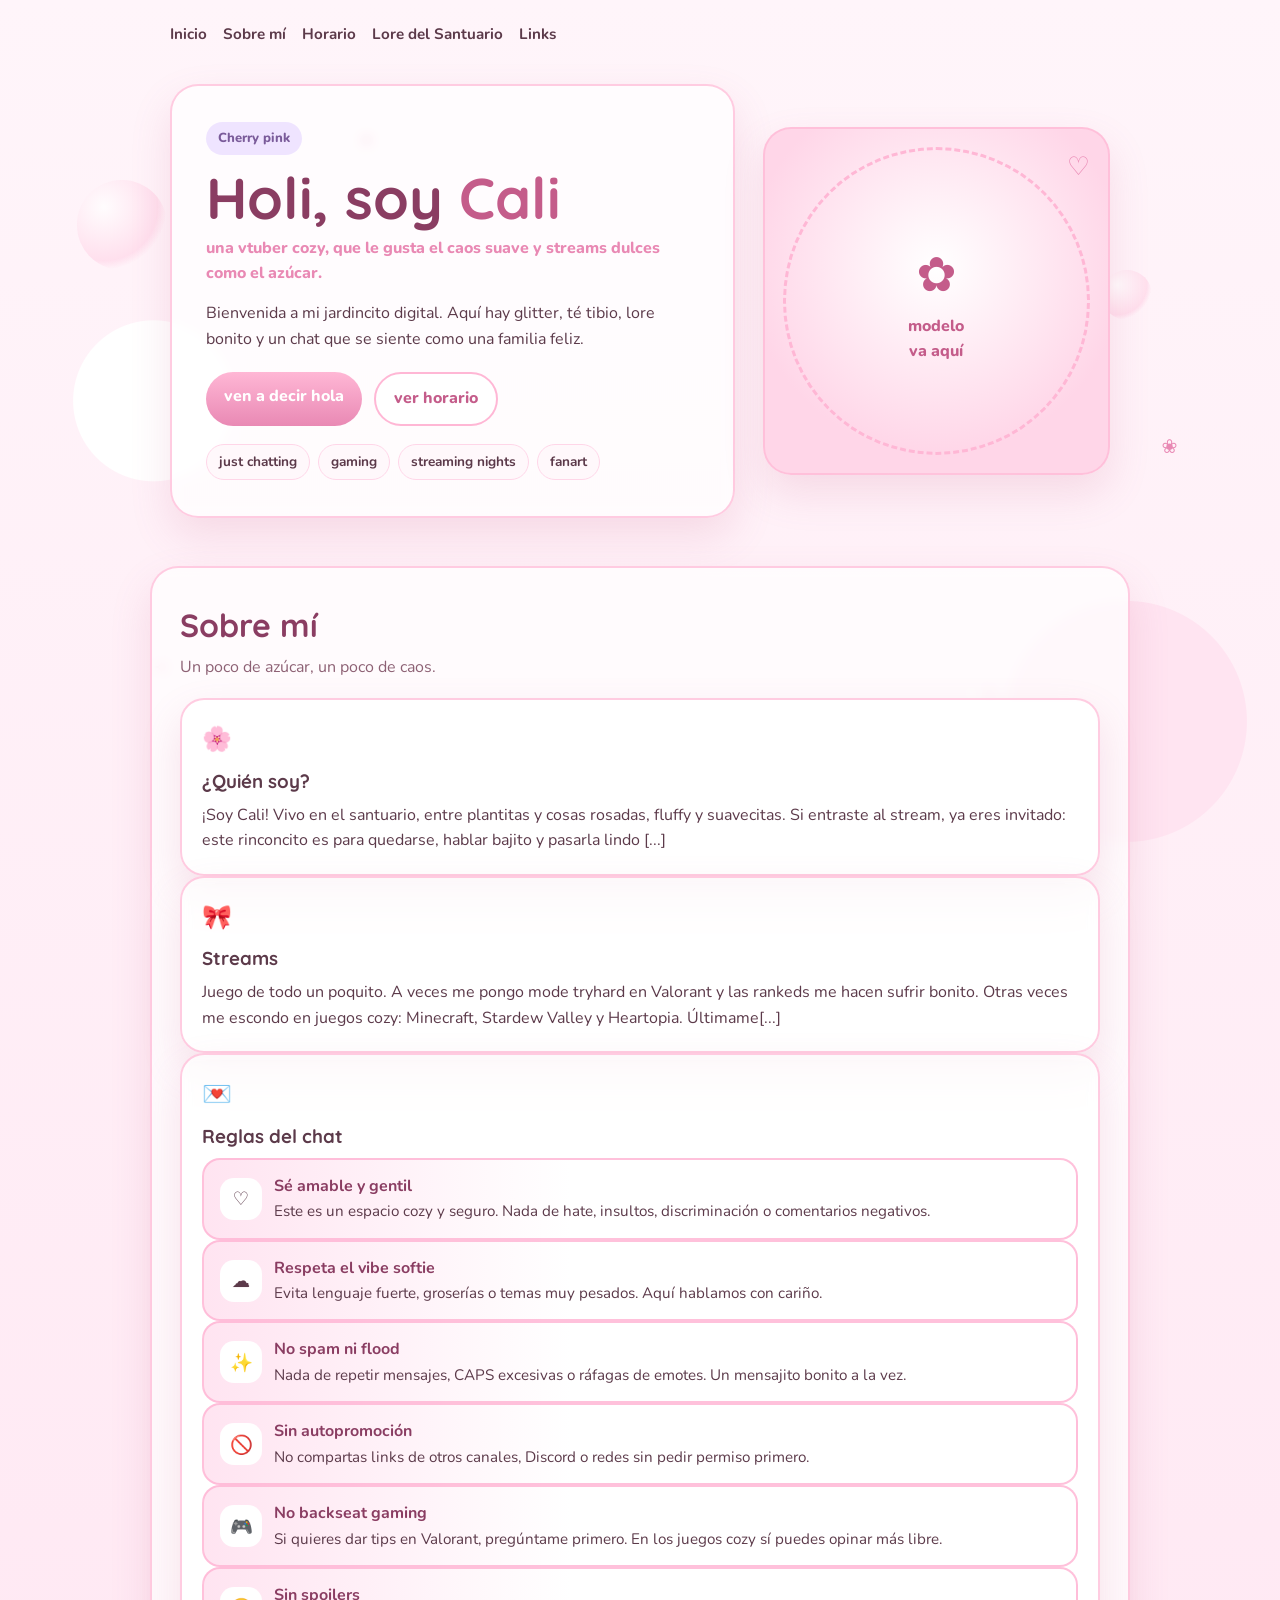
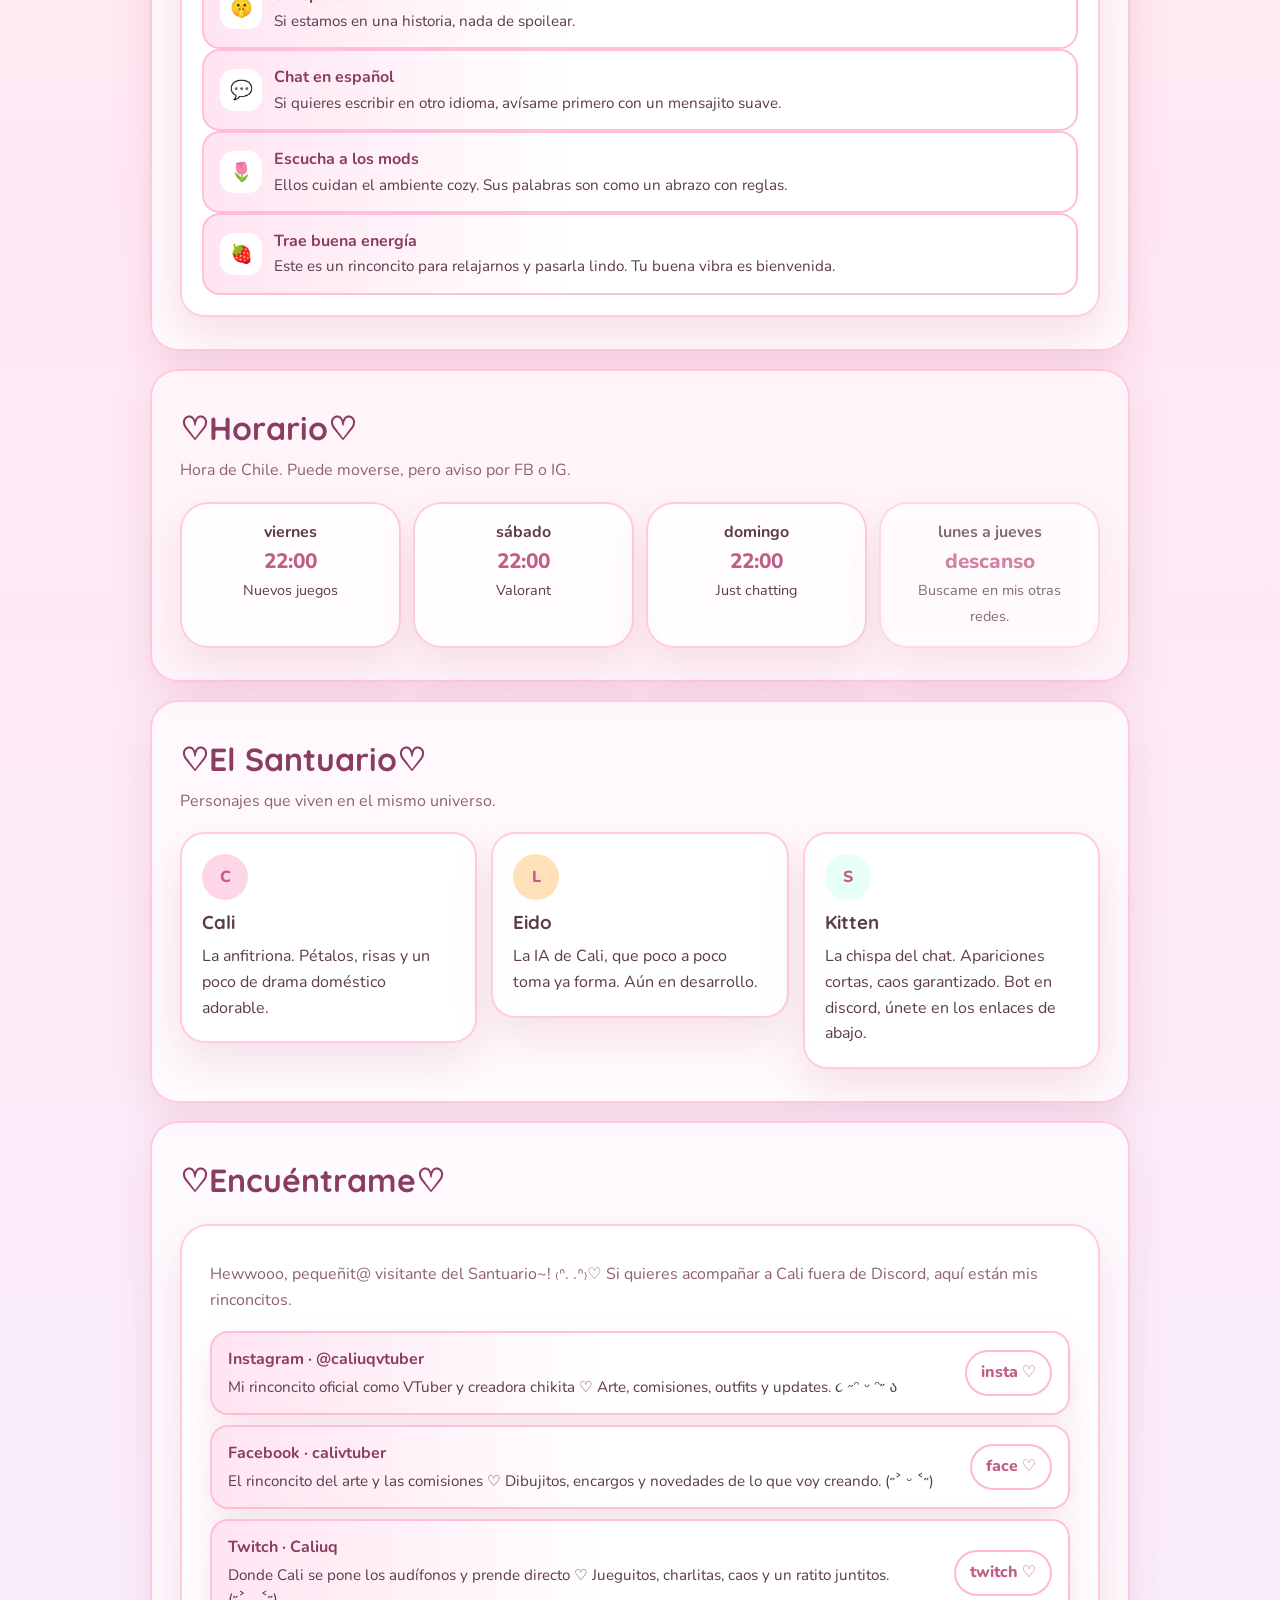
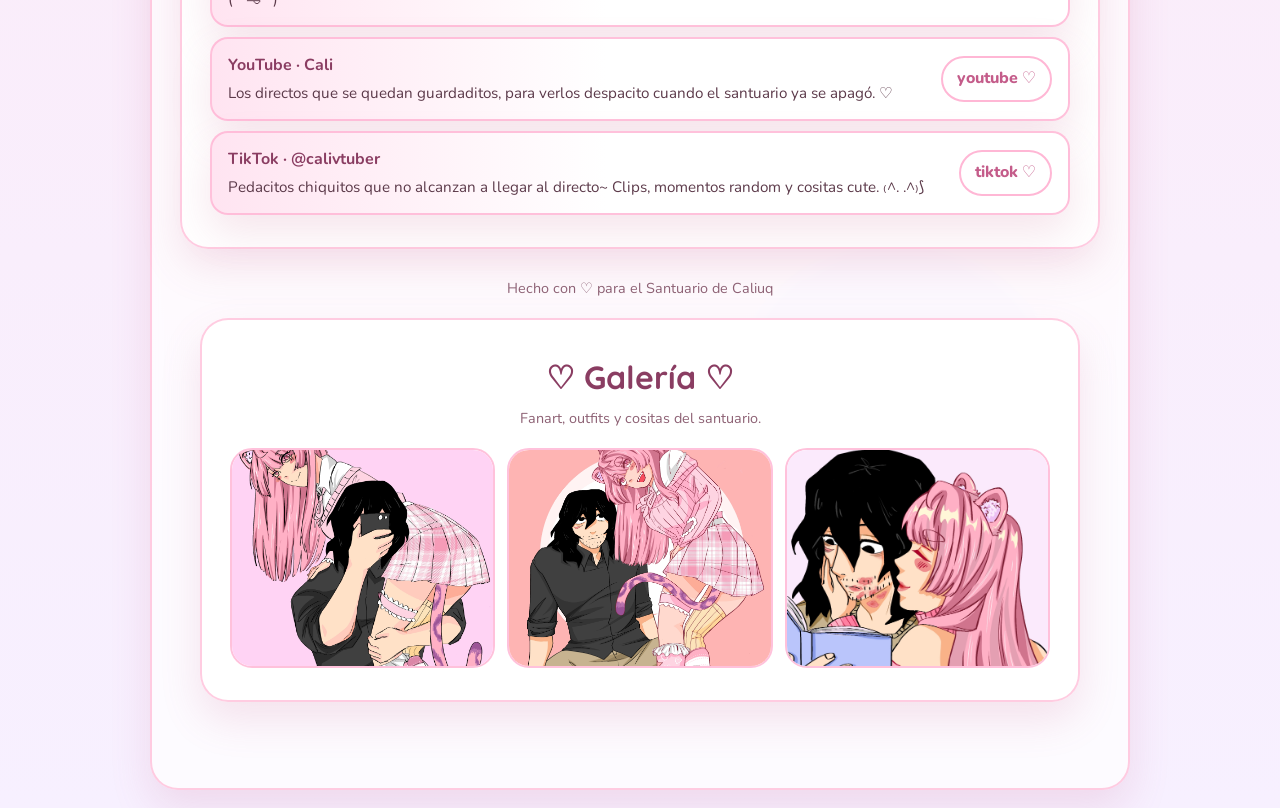
==== commit 53161799: "Update social media links and names in index.html" ====
--- a/index.html
+++ b/index.html
@@ -206,10 +206,10 @@
     </article>
     <article class="social">
       <div>
-        <strong>Facebook · Caliuq</strong>
+        <strong>Facebook · calivtuber</strong>
         <p>El rinconcito del arte y las comisiones ♡ Dibujitos, encargos y novedades de lo que voy creando. (˶˃ ᵕ ˂˶)</p>
       </div>
-<a href="https://www.facebook.com/caliuq.galdames.cornejo" target="_blank" rel="noopener">face ♡</a>
+<a href="hhttps://www.facebook.com/calivtuber/" target="_blank" rel="noopener">face ♡</a>
     </article>
     <article class="social">
       <div>
@@ -227,10 +227,10 @@
     </article>
     <article class="social">
       <div>
-        <strong>TikTok · @.caliuq</strong>
+        <strong>TikTok · @calivtuber</strong>
         <p>Pedacitos chiquitos que no alcanzan a llegar al directo~ Clips, momentos random y cositas cute. ₍^. .^₎⟆</p>
       </div>
-<a href="https://www.tiktok.com/@.caliuq" target="_blank" rel="noopener">tiktok ♡</a>
+<a href="https://www.tiktok.com/@calivtuber" target="_blank" rel="noopener">tiktok ♡</a>
     </article>
   </div>
 </section>
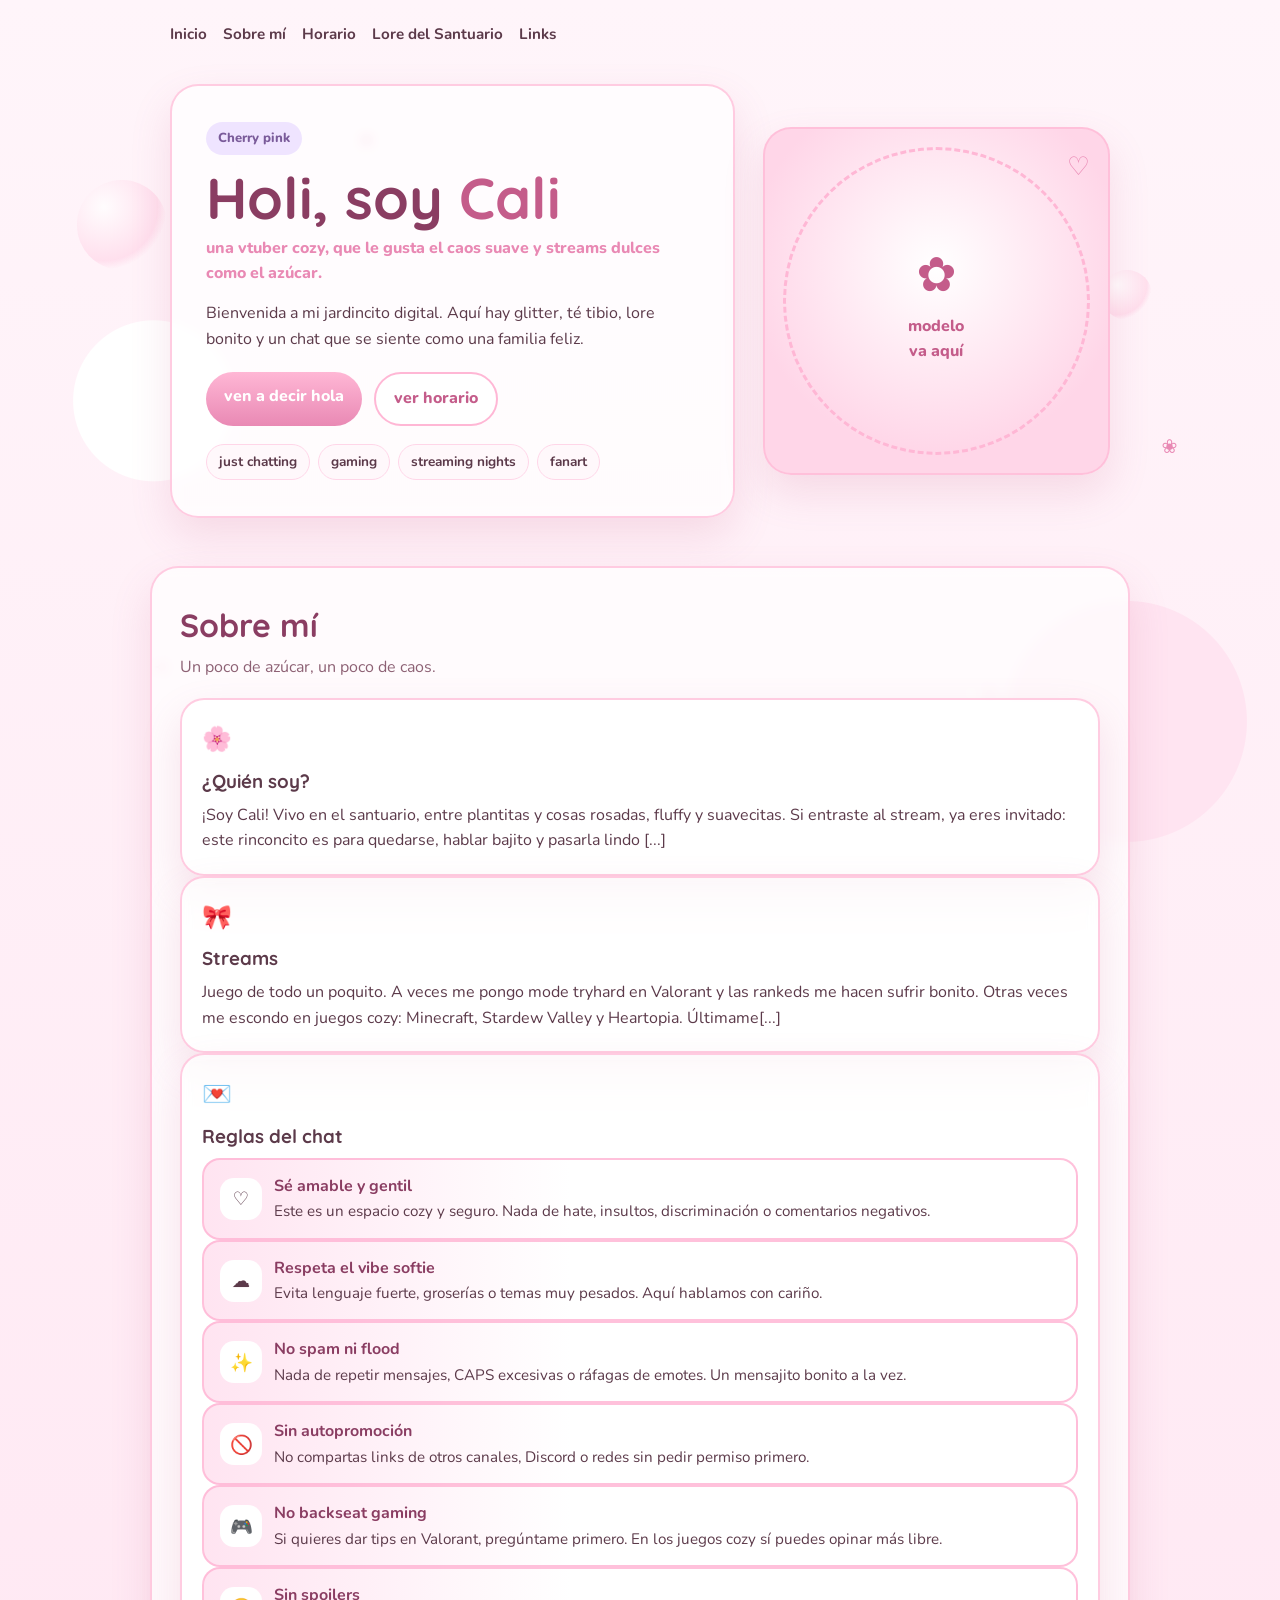
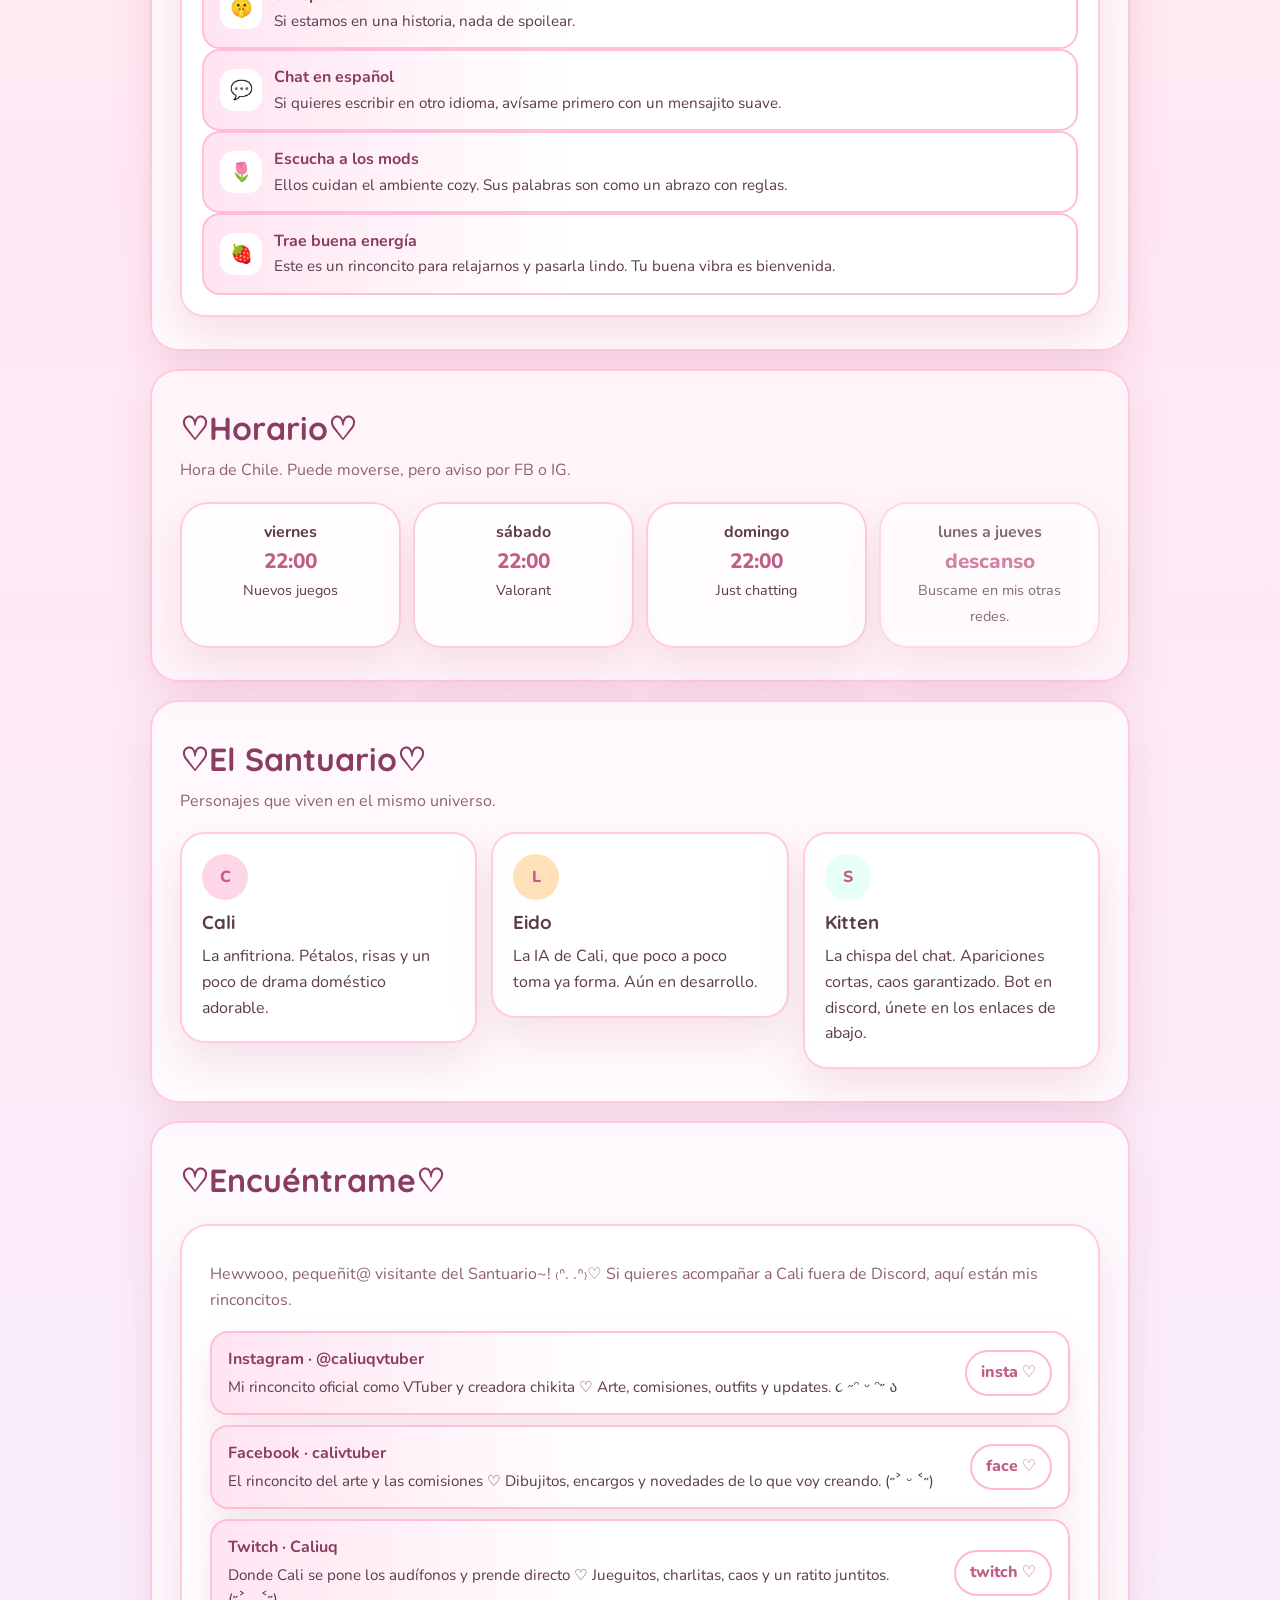
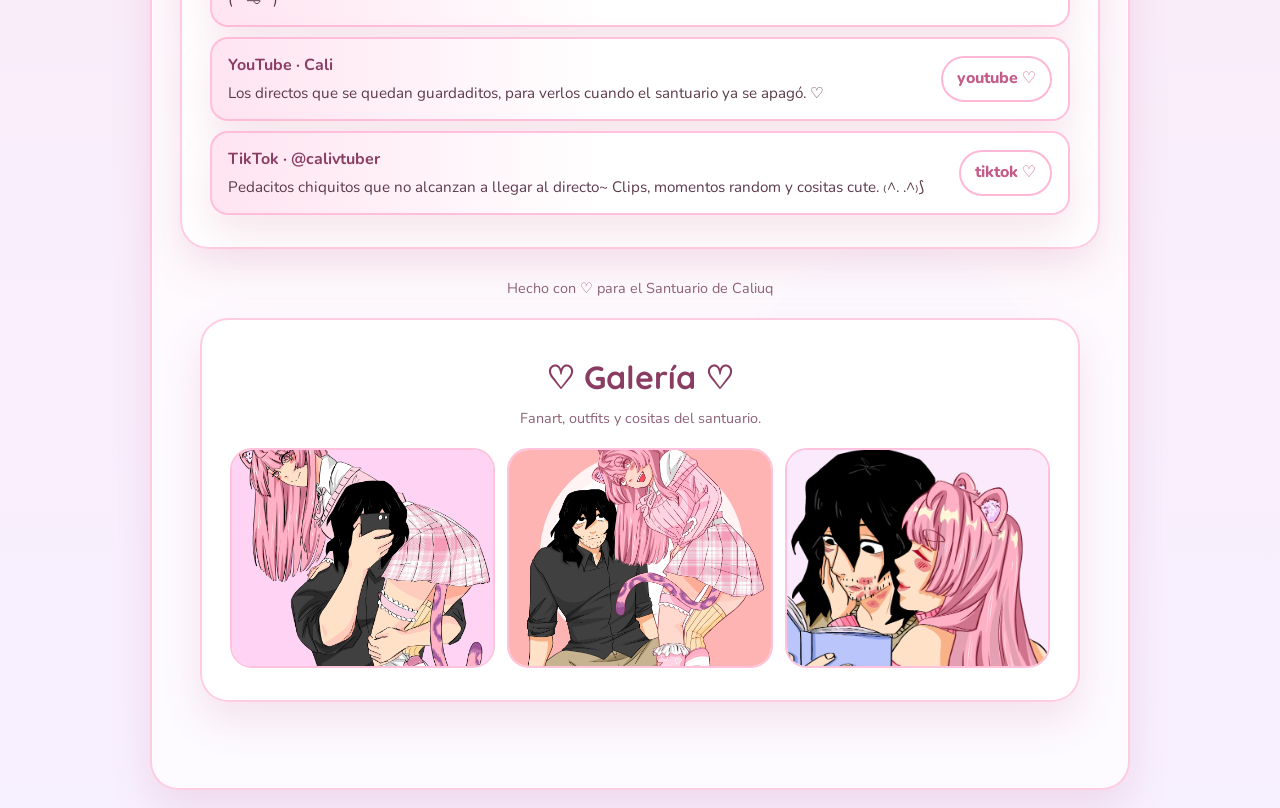
==== commit 7e3f94ed: "Update YouTube description text in index.html" ====
--- a/index.html
+++ b/index.html
@@ -221,7 +221,7 @@
     <article class="social">
       <div>
         <strong>YouTube · Cali</strong>
-        <p>Los directos que se quedan guardaditos, para verlos despacito cuando el santuario ya se apagó. ♡</p>
+        <p>Los directos que se quedan guardaditos, para verlos cuando el santuario ya se apagó. ♡</p>
       </div>
 <a href="https://www.youtube.com/@Calivtuber" target="_blank" rel="noopener">youtube ♡</a>
     </article>
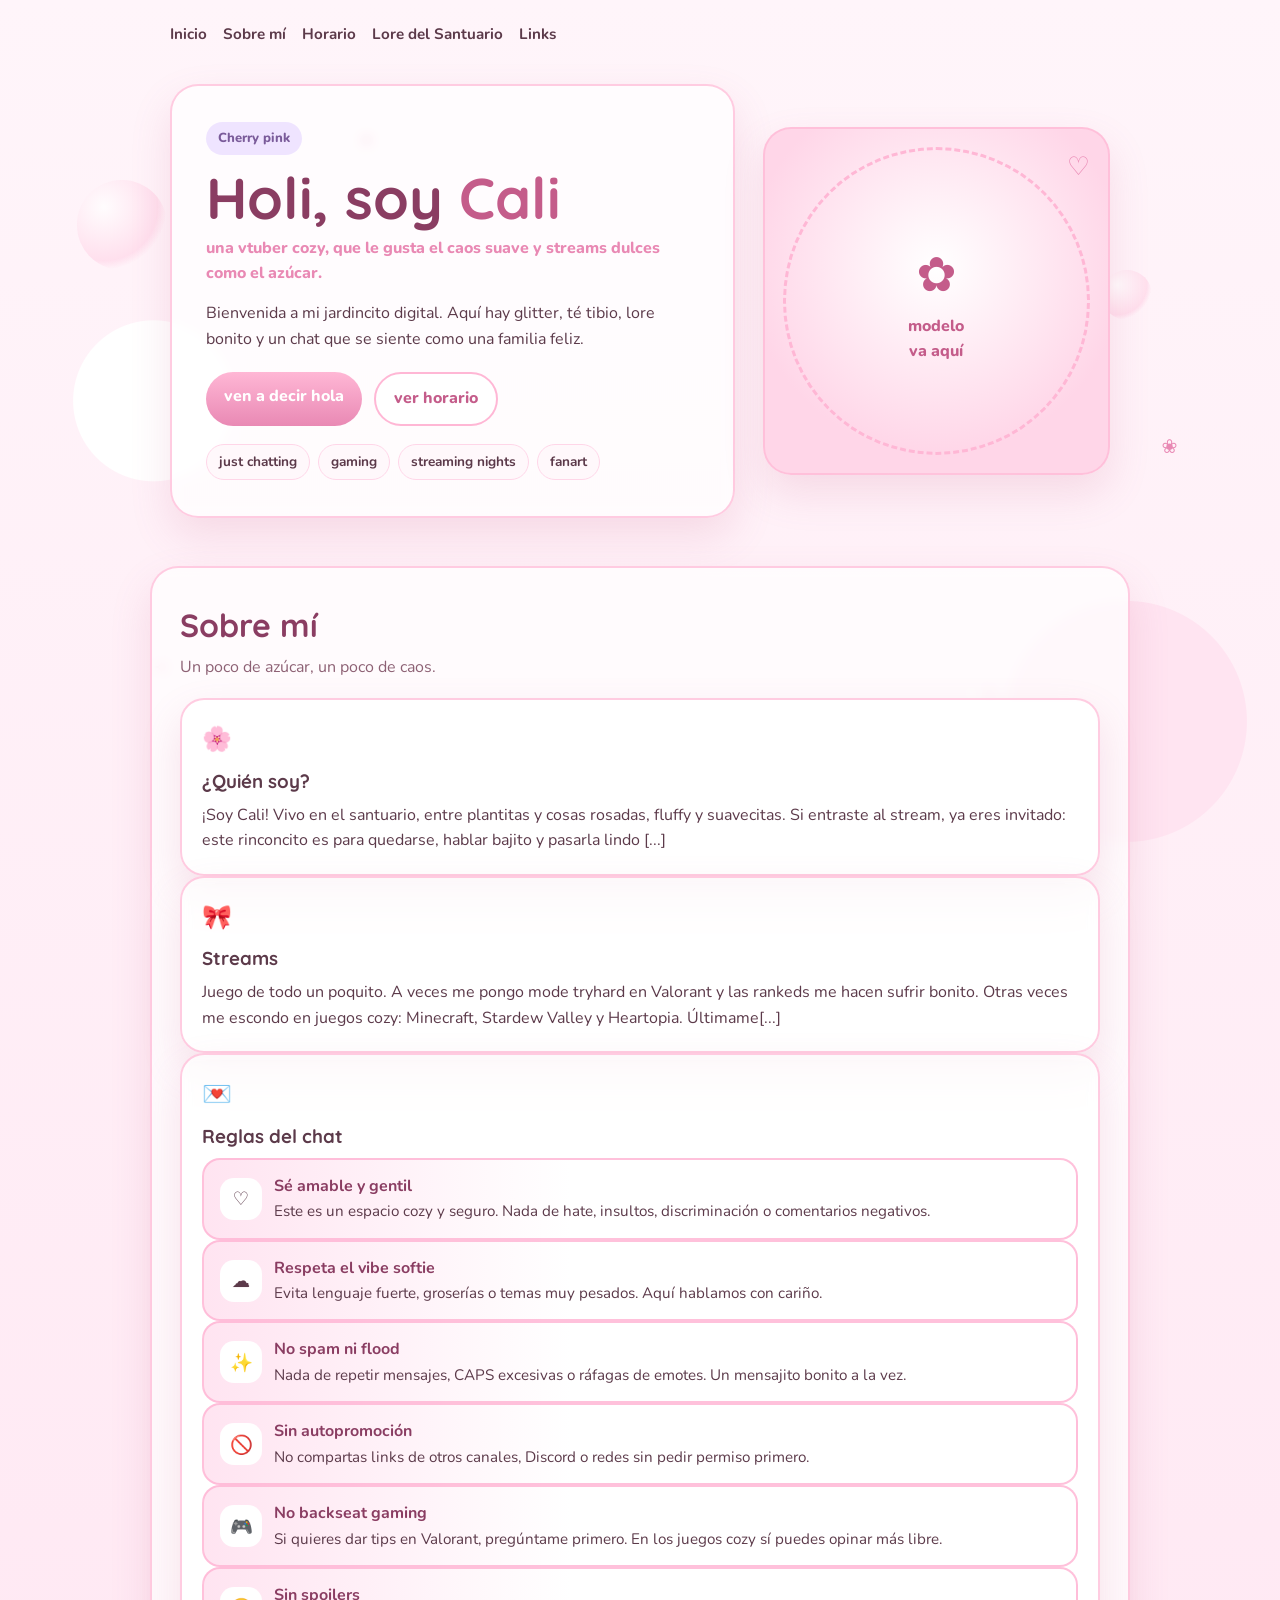
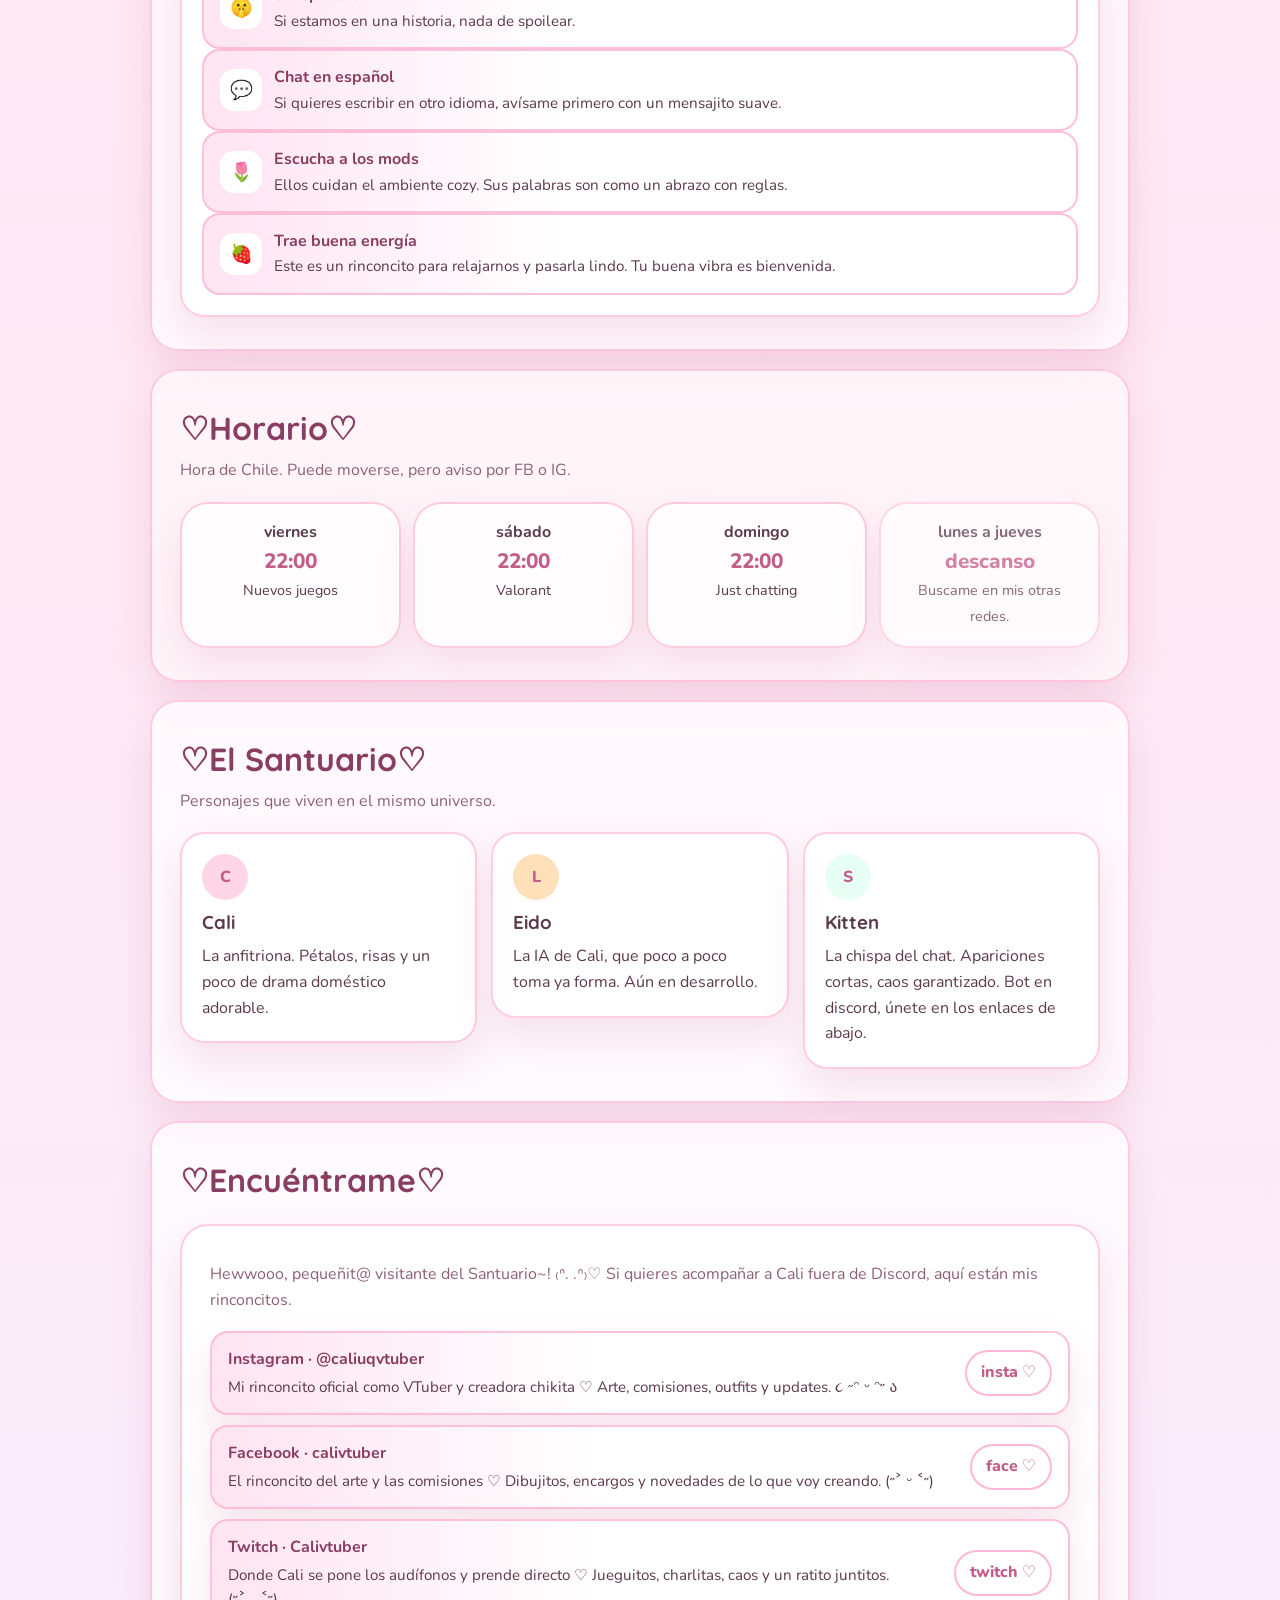
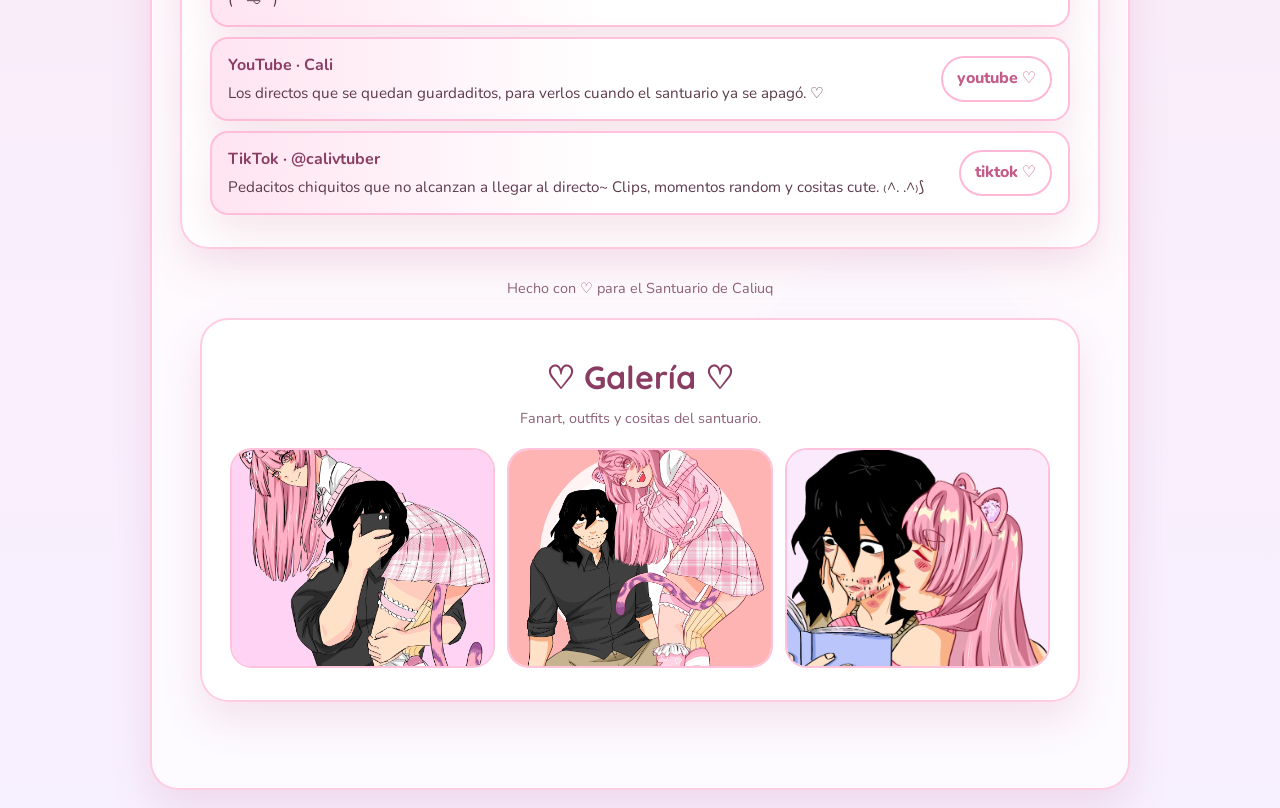
==== commit 14d537f7: "Correct Twitch username from 'caliuq' to 'Calivtuber'" ====
--- a/index.html
+++ b/index.html
@@ -3,7 +3,7 @@
 <head>
   <meta charset="UTF-8">
   <meta name="viewport" content="width=device-width, initial-scale=1.0">
-  <title>Caliuq · VTuber</title>
+  <title>Cali · VTuber</title>
   <link rel="preconnect" href="https://fonts.googleapis.com">
   <link rel="preconnect" href="https://fonts.gstatic.com" crossorigin>
   <link href="https://fonts.googleapis.com/css2?family=Nunito:wght@400;600;700;800&family=Quicksand:wght@500;600;700&display=swap" rel="stylesheet">
@@ -209,11 +209,11 @@
         <strong>Facebook · calivtuber</strong>
         <p>El rinconcito del arte y las comisiones ♡ Dibujitos, encargos y novedades de lo que voy creando. (˶˃ ᵕ ˂˶)</p>
       </div>
-<a href="hhttps://www.facebook.com/calivtuber/" target="_blank" rel="noopener">face ♡</a>
-    </article>
-    <article class="social">
-      <div>
-        <strong>Twitch · Caliuq</strong>
+<a href="https://www.facebook.com/calivtuber/" target="_blank" rel="noopener">face ♡</a>
+    </article>
+    <article class="social">
+      <div>
+        <strong>Twitch · Calivtuber</strong>
         <p>Donde Cali se pone los audífonos y prende directo ♡ Jueguitos, charlitas, caos y un ratito juntitos. (˶˃𐃷˂˶)</p>
       </div>
 <a href="https://www.twitch.tv/caliuq" target="_blank" rel="noopener">twitch ♡</a>
